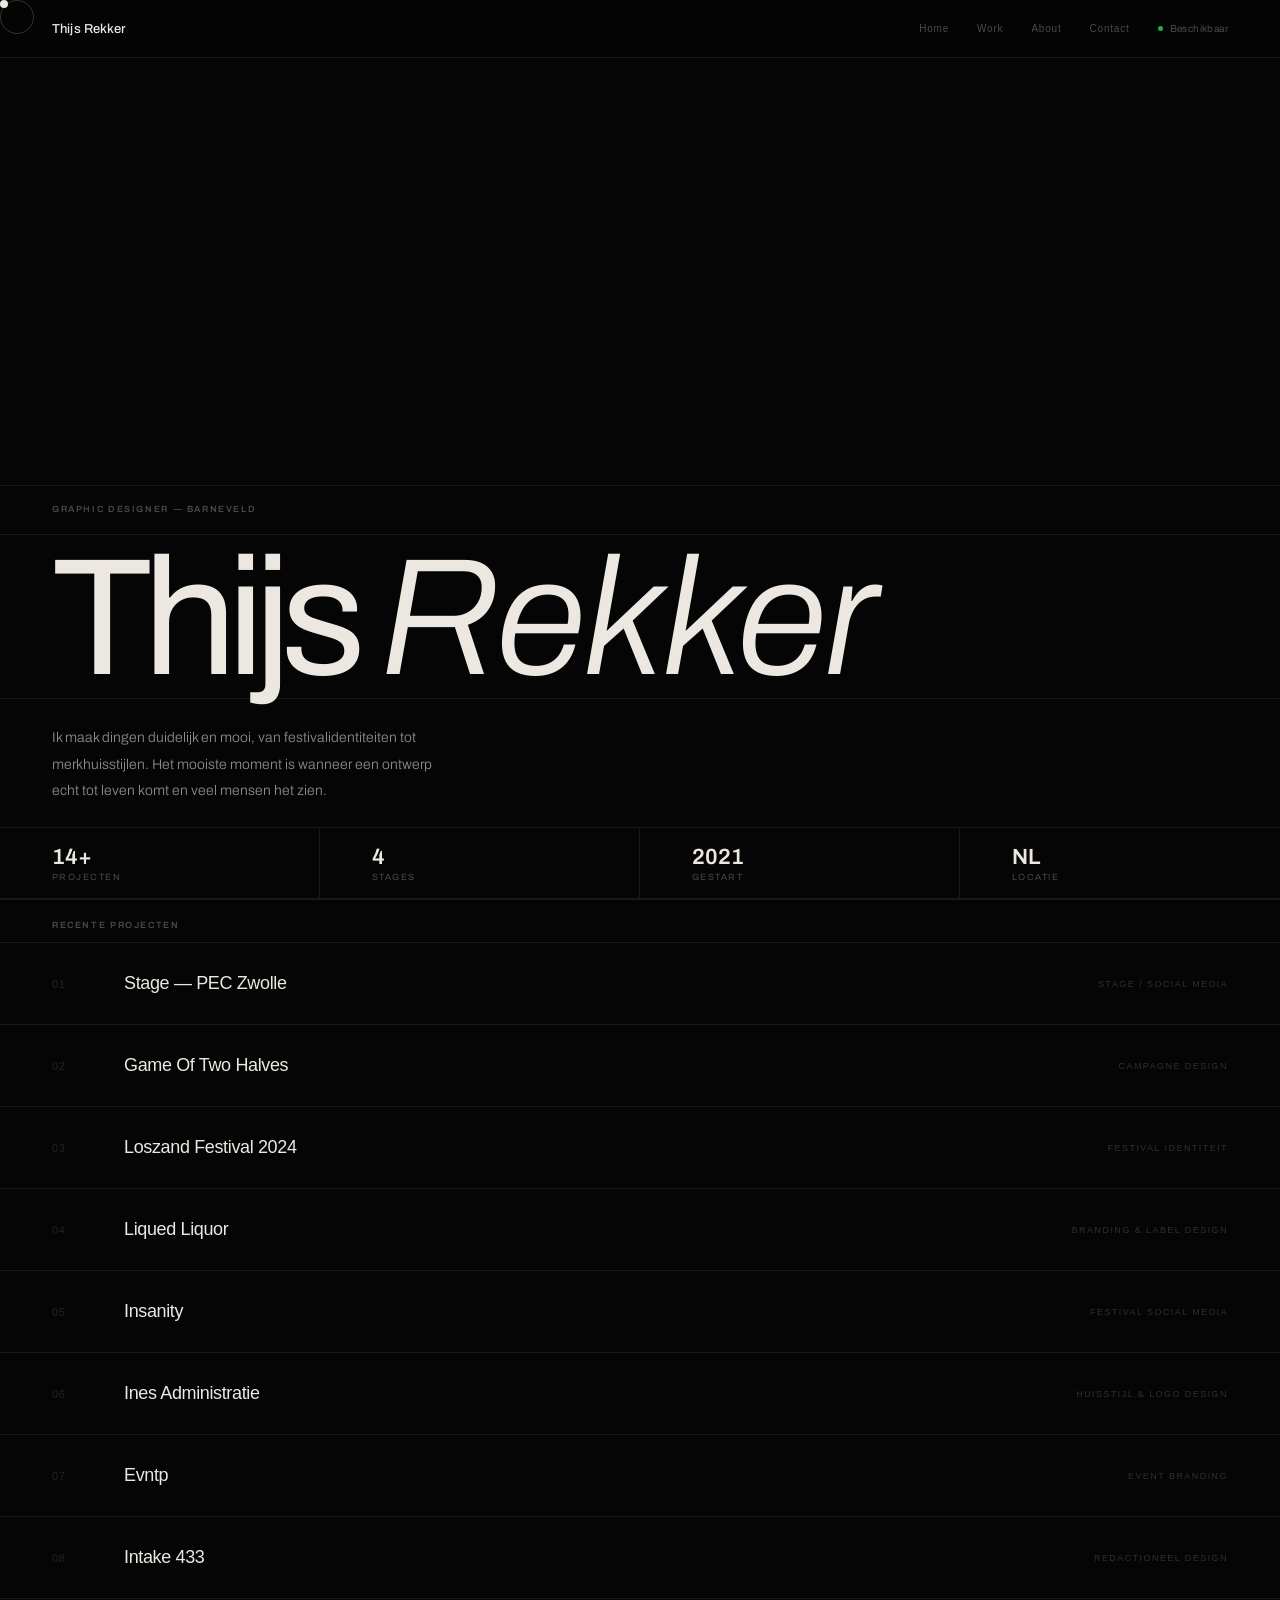
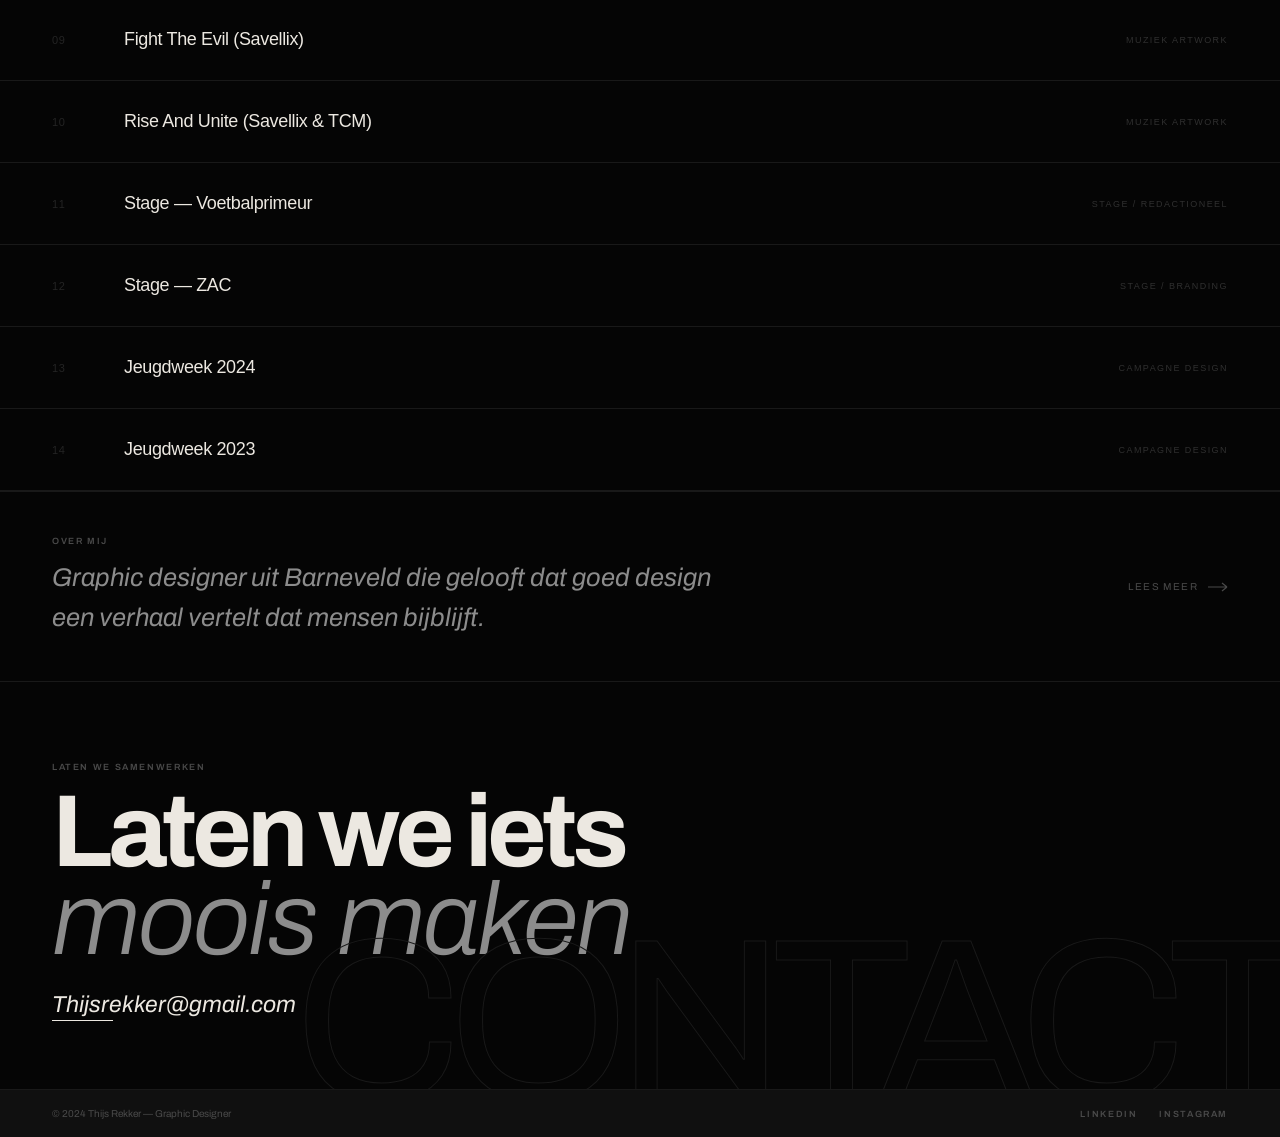
==== index.html @ c5fd60fb "Add files via upload" ====
<!DOCTYPE html>
<html lang="nl">
<head>
  <meta charset="UTF-8" />
  <meta name="viewport" content="width=device-width, initial-scale=1.0" />
  <title>Thijs Rekker — Graphic Designer</title>
  <link rel="preconnect" href="https://fonts.googleapis.com">
  <link rel="preconnect" href="https://fonts.gstatic.com" crossorigin>
  <link href="https://fonts.googleapis.com/css2?family=Archivo:ital,wght@0,300;0,400;0,500;0,600;1,300;1,400&display=swap" rel="stylesheet">
  <link rel="stylesheet" href="style.css" />
</head>
<body>
  <div id="cur"></div>
  <div id="cur-f"></div>
  <div class="preview-img" id="preview"><img id="preview-img" src="" alt=""></div>
  <nav>
    <a href="#" class="n-logo" onclick="showHome();return false;">Thijs Rekker</a>
    <div class="n-c">
      <button class="n-a" onclick="showHome()">Home</button>
      <button class="n-a" onclick="showHome();setTimeout(()=>document.getElementById('wa').scrollIntoView({behavior:'smooth'}),80)">Work</button>
      <button class="n-a" onclick="showPage('about')">About</button>
      <button class="n-a" onclick="showHome();setTimeout(()=>document.getElementById('ca').scrollIntoView({behavior:'smooth'}),80)">Contact</button>
      <div class="n-avail"><div class="n-dot"></div>Beschikbaar</div>
    </div>
  </nav>

  <div class="page active" id="page-home">
    <section class="hero">
      <div class="hero-spacer"></div>
      <div class="hero-inner">
        <div class="hero-label">Graphic Designer — Barneveld</div>
        <div class="hero-name-outer"><div class="hero-name">Thijs <span class="thin">Rekker</span></div></div>
        <div class="hero-foot"><p class="hero-copy">Ik maak dingen duidelijk en mooi, van festivalidentiteiten tot merkhuisstijlen. Het mooiste moment is wanneer een ontwerp echt tot leven komt en veel mensen het zien.</p></div>
      </div>
      <div class="hero-stats">
        <div class="hs"><div class="hs-n">14+</div><div class="hs-l">Projecten</div></div>
        <div class="hs"><div class="hs-n">4</div><div class="hs-l">Stages</div></div>
        <div class="hs"><div class="hs-n">2021</div><div class="hs-l">Gestart</div></div>
        <div class="hs"><div class="hs-n">NL</div><div class="hs-l">Locatie</div></div>
      </div>
    </section>
    <div id="wa" class="anchor"></div>
    <div class="section-mini-label">Recente projecten</div>
    <div id="project-list"></div>

    <div class="about-teaser reveal" onclick="showPage('about')">
      <div><div class="sec-tag teaser-tag">Over mij</div><p class="about-teaser-text">Graphic designer uit Barneveld die gelooft dat goed design een verhaal vertelt dat mensen bijblijft.</p></div>
      <div class="about-teaser-link">Lees meer
        <svg width="20" height="10" viewBox="0 0 20 10" fill="none"><path d="M0 5H19M19 5L14 1M19 5L14 9" stroke="currentColor" stroke-width="1.2"/></svg>
      </div>
    </div>

    <div id="ca" class="anchor"></div>
    <div class="contact-sec reveal">
      <div class="sec-tag">Laten we samenwerken</div>
      <h2 class="contact-h">Laten we iets<span class="thin">moois maken</span></h2>
      <a href="mailto:Thijsrekker@gmail.com" class="contact-email">Thijsrekker@gmail.com</a>
      <div class="contact-ghost">CONTACT</div>
    </div>

    <footer>
      <div class="f-l">© 2024 Thijs Rekker — Graphic Designer</div>
      <div class="f-r">
        <a href="https://www.linkedin.com/in/thijs-rekker-9417201a4/" target="_blank">LinkedIn</a>
        <a href="https://www.instagram.com/thijsrekker/" target="_blank">Instagram</a>
      </div>
    </footer>
  </div>

  <div class="page" id="page-about">
    <section class="about">
      <div class="ab-l reveal">
        <div class="sec-tag">Over mij</div>
        <h2 class="ab-h">Graphic designer<span class="thin">uit Barneveld</span></h2>
        <div class="ab-body">
          <p>Ik ontwerp identiteiten, campagnemateriaal en visuele systemen die niet alleen mooi zijn, maar ook helder communiceren.</p>
          <p>Mijn stijl is strak, editorial en rustig. Ik werk graag met sterke typografie, contrast en een duidelijke structuur.</p>
          <p>Deze versie focust vooral op die index-achtige projectlijst die je wilde.</p>
        </div>
      </div>
      <div class="ab-r reveal">
        <div class="sec-tag">Expertise</div>
        <div class="sk-list">
          <div class="sk"><div class="sk-name">Brand Identity</div><div class="sk-n">01</div></div>
          <div class="sk"><div class="sk-name">Festival Identity</div><div class="sk-n">02</div></div>
          <div class="sk"><div class="sk-name">Campaign Design</div><div class="sk-n">03</div></div>
          <div class="sk"><div class="sk-name">Social Media Design</div><div class="sk-n">04</div></div>
          <div class="sk"><div class="sk-name">Typography</div><div class="sk-n">05</div></div>
        </div>
      </div>
    </section>
    <footer><div class="f-l">© 2024 Thijs Rekker — Graphic Designer</div><div class="f-r"><a href="#" onclick="showHome();return false;">Home</a></div></footer>
  </div>

  <div class="page" id="page-project">
    <div class="pw">
      <div class="ph">
        <div class="ph-top"><button class="back" onclick="showHome()"><svg width="16" height="10" viewBox="0 0 16 10" fill="none"><path d="M0 5H15M0 5L5 1M0 5L5 9" stroke="currentColor" stroke-width="1.2"/></svg>Alle projecten</button></div>
        <div class="ph-name-wrap"><div class="ph-name" id="proj-h"></div></div>
        <div class="ph-meta-strip">
          <div class="pm-cell"><div class="pm-k">Project</div><div class="pm-v" id="ps-title"></div></div>
          <div class="pm-cell"><div class="pm-k">Categorie</div><div class="pm-v" id="ps-cat"></div></div>
          <div class="pm-cell"><div class="pm-k">Diensten</div><div class="pm-v" id="ps-serv"></div></div>
        </div>
      </div>
      <div class="pc-wrap"><img id="proj-cover" src="" alt=""></div>
      <div class="pb">
        <div class="pb-s"><div class="pb-lbl">Gebruikt</div><div class="si"><div class="si-k">Software</div><div class="si-v" id="ps-tools"></div></div></div>
        <div class="pb-t"><p id="proj-desc"></p></div>
      </div>
      <div class="pg" id="proj-gal"><div class="pg-lbl">Projectbeelden</div><div class="gg" id="gal-grid"></div></div>
      <div class="pnav">
        <button class="pnb" id="pnb-prev"><div class="pnb-l">← Vorig project</div><div class="pnb-n" id="pnb-prev-n"></div></button>
        <button class="btn btn-ghost" onclick="showHome()">Alle projecten</button>
        <button class="pnb r" id="pnb-next"><div class="pnb-l">Volgend project →</div><div class="pnb-n" id="pnb-next-n"></div></button>
      </div>
    </div>
  </div>

  <script src="script.js"></script>
</body>
</html>
---- style.css ----
*,*::before,*::after{box-sizing:border-box;margin:0;padding:0}:root{--bg:#050505;--bg2:#101010;--ink:#ece8e1;--mid:#8c8c8c;--gray:#4a4a4a;--rule:#191919;--soft:#ddd9d4}html{scroll-behavior:smooth}body{background:var(--bg);color:var(--ink);font-family:'Archivo',sans-serif;cursor:none;overflow-x:hidden;-webkit-font-smoothing:antialiased}.page{display:none}.page.active{display:block}.anchor{scroll-margin-top:58px}#cur{width:8px;height:8px;background:var(--ink);border-radius:50%;position:fixed;pointer-events:none;z-index:9999;transition:transform .18s ease,background .18s ease}#cur.big{transform:scale(4.8);background:rgba(220,216,210,.18)}#cur-f{width:34px;height:34px;border:1px solid rgba(236,232,225,.20);border-radius:50%;position:fixed;pointer-events:none;z-index:9998}nav{position:fixed;inset:0 0 auto;z-index:300;height:58px;padding:0 52px;display:flex;align-items:center;justify-content:space-between;background:rgba(5,5,5,.95);backdrop-filter:blur(16px);border-bottom:1px solid var(--rule)}.n-logo{color:var(--ink);text-decoration:none;font-size:13px;font-weight:500;letter-spacing:.01em;cursor:none}.n-c{display:flex;align-items:center;gap:28px}.n-a{background:none;border:none;color:var(--gray);font-size:10px;font-weight:400;letter-spacing:.08em;cursor:none;transition:color .2s}.n-a:hover,.n-logo:hover{color:var(--ink)}.n-avail{display:flex;align-items:center;gap:7px;font-size:10px;color:var(--gray);letter-spacing:.04em}.n-dot{width:5px;height:5px;background:#1faa54;border-radius:50%}.hero{min-height:100vh;padding-top:58px;border-bottom:1px solid var(--rule);display:flex;flex-direction:column}.hero-spacer{flex:1;min-height:34vh;border-bottom:1px solid var(--rule)}.hero-inner{padding:0 52px;border-bottom:1px solid var(--rule)}.hero-label,.section-mini-label,.sec-tag,.pm-k,.pb-lbl,.pg-lbl,.si-k,.pnb-l,.f-r a{font-size:9px;font-weight:600;letter-spacing:.18em;text-transform:uppercase;color:var(--gray)}.hero-label{margin:18px 0 20px}.hero-name-outer{margin:0 -52px;border-top:1px solid var(--rule);border-bottom:1px solid var(--rule)}.hero-name,.ph-name{line-height:.86;letter-spacing:-.06em;display:flex;align-items:baseline;gap:.14em;flex-wrap:wrap}.hero-name{font-size:clamp(80px,13vw,190px);padding:12px 52px 8px}.ph-name{font-size:clamp(52px,9vw,136px);padding:14px 52px 10px}.thin{font-style:italic;font-weight:300;letter-spacing:-.02em}.hero-foot{padding:26px 0 22px}.hero-copy{font-size:14px;line-height:1.9;color:var(--mid);max-width:390px;font-weight:300}.hero-stats{display:grid;grid-template-columns:repeat(4,1fr)}.hs{padding:18px 52px 16px;border-right:1px solid var(--rule);border-bottom:1px solid var(--rule)}.hs:last-child{border-right:none}.hs-n{font-size:22px;line-height:1;color:var(--ink);margin-bottom:4px;font-weight:600}.hs-l{font-size:9px;color:var(--gray);letter-spacing:.16em;text-transform:uppercase}.section-mini-label{padding:20px 52px 12px}#project-list{border-top:1px solid var(--rule)}.p-row{width:100%;height:82px;display:grid;grid-template-columns:54px minmax(260px,1fr) minmax(180px,360px);align-items:center;gap:18px;padding:0 52px;background:transparent;border:none;border-bottom:1px solid var(--rule);color:var(--ink);cursor:none;text-align:left;transition:background .18s ease}.p-num{font-size:11px;color:#242424;letter-spacing:.06em}.p-title{font-size:18px;font-weight:500;letter-spacing:-.02em;color:var(--ink);transition:color .18s ease,transform .28s ease}.p-meta{display:flex;justify-content:flex-end;align-items:center}.p-cat{font-size:9px;text-transform:uppercase;letter-spacing:.16em;color:#303030;white-space:nowrap;transition:color .18s ease}.p-row.hovered{background:var(--soft)}.p-row.hovered .p-num{color:rgba(0,0,0,.16)}.p-row.hovered .p-title{color:#f5f3ee;transform:translateX(6px)}.p-row.hovered .p-cat{color:rgba(255,255,255,.28)}.about-teaser{display:grid;grid-template-columns:1fr auto;align-items:center;gap:30px;padding:44px 52px;border-top:1px solid var(--rule);cursor:none;transition:background .2s}.about-teaser:hover{background:var(--bg2)}.teaser-tag{margin-bottom:12px}.about-teaser-text{font-size:clamp(18px,2vw,26px);font-style:italic;line-height:1.55;color:var(--mid);max-width:680px}.about-teaser-link{display:flex;align-items:center;gap:10px;font-size:10px;color:var(--gray);letter-spacing:.14em;text-transform:uppercase}.contact-sec{position:relative;padding:80px 52px 72px;border-top:1px solid var(--rule);overflow:hidden}.contact-h{font-size:clamp(64px,8vw,136px);line-height:.86;letter-spacing:-.05em;margin:16px 0 28px}.contact-h .thin{display:block;color:var(--mid)}.contact-email{display:inline-block;color:var(--ink);text-decoration:none;font-size:clamp(20px,1.8vw,30px);font-style:italic;position:relative}.contact-email::after{content:"";position:absolute;left:0;right:0;bottom:-4px;height:1px;background:var(--ink);transform:scaleX(.25);transform-origin:left;transition:transform .35s ease}.contact-email:hover::after{transform:scaleX(1)}.contact-ghost{position:absolute;right:-14px;bottom:-48px;font-size:clamp(110px,18vw,260px);line-height:1;letter-spacing:-.06em;color:transparent;-webkit-text-stroke:1px var(--rule);user-select:none;pointer-events:none}footer{display:flex;justify-content:space-between;align-items:center;gap:20px;padding:18px 52px;border-top:1px solid var(--rule);background:var(--bg2)}.f-l{font-size:10px;color:var(--gray)}.f-r{display:flex;gap:22px}.f-r a{color:var(--gray);text-decoration:none;cursor:none}.f-r a:hover{color:var(--ink)}.about{min-height:100vh;padding-top:58px;display:grid;grid-template-columns:1fr 1fr;border-top:1px solid var(--rule)}.ab-l,.ab-r{padding:80px 52px}.ab-l{border-right:1px solid var(--rule)}.ab-h{font-size:clamp(44px,5vw,78px);line-height:.9;letter-spacing:-.05em;margin-bottom:34px}.ab-h .thin{display:block;color:var(--mid)}.ab-body{font-size:15px;line-height:1.9;color:var(--mid)}.ab-body p+p{margin-top:16px}.sk-list{border-top:1px solid var(--rule)}.sk{display:flex;justify-content:space-between;align-items:center;padding:14px 0;border-bottom:1px solid var(--rule)}.sk-name{font-size:14px}.sk-n{font-size:10px;color:var(--gray)}.pw{padding-top:58px}.ph{border-bottom:1px solid var(--rule)}.ph-top{padding:42px 52px 0}.back{display:inline-flex;align-items:center;gap:10px;background:none;border:none;color:var(--gray);cursor:none;font-size:10px;letter-spacing:.14em;text-transform:uppercase;margin-bottom:34px}.back:hover{color:var(--ink)}.back svg{transition:transform .2s ease}.back:hover svg{transform:translateX(-3px)}.ph-name-wrap{border-top:1px solid var(--rule);border-bottom:1px solid var(--rule)}.ph-meta-strip{display:grid;grid-template-columns:repeat(3,1fr)}.pm-cell{padding:18px 52px;border-right:1px solid var(--rule)}.pm-cell:last-child{border-right:none}.pm-v,.si-v{font-size:13px;color:var(--ink)}.pc-wrap{min-height:460px;display:flex;justify-content:center;align-items:center;padding:58px 52px;background:var(--bg2);border-bottom:1px solid var(--rule)}.pc-wrap img{max-width:920px;width:100%;max-height:620px;object-fit:contain}.pb{display:grid;grid-template-columns:280px 1fr;border-bottom:1px solid var(--rule)}.pb-s{padding:52px;border-right:1px solid var(--rule)}.si{padding:14px 0;border-bottom:1px solid var(--rule)}.pb-t{padding:52px}.pb-t p{font-size:clamp(18px,2vw,24px);line-height:1.8;color:var(--mid);font-style:italic}.pg{padding:52px;border-bottom:1px solid var(--rule)}.gg{display:grid;grid-template-columns:repeat(3,1fr);gap:3px}.gi{min-height:240px;display:flex;align-items:center;justify-content:center;padding:26px;background:var(--bg2)}.gi.wide{grid-column:span 2}.gi img{max-width:100%;max-height:420px;transition:transform .45s ease}.gi:hover img{transform:scale(1.03)}.pnav{display:grid;grid-template-columns:1fr auto 1fr;align-items:center;gap:24px;padding:34px 52px;border-bottom:1px solid var(--rule)}.pnb{background:none;border:none;color:var(--ink);cursor:none;text-align:left}.pnb.r{text-align:right}.pnb-n{font-size:14px;transition:opacity .2s ease}.pnb:hover .pnb-n{opacity:.35}.btn{display:inline-flex;align-items:center;padding:13px 24px;background:transparent;border:1px solid var(--rule);color:var(--mid);font-size:10px;letter-spacing:.14em;text-transform:uppercase;cursor:none}.btn:hover{border-color:var(--ink);color:var(--ink)}.preview-img{position:fixed;pointer-events:none;z-index:500;width:280px;height:200px;overflow:hidden;opacity:0;transform:translate(-50%,-50%);transition:opacity .16s ease;border:1px solid rgba(255,255,255,.08);background:rgba(18,18,18,.98);display:flex;align-items:center;justify-content:center;padding:26px;box-shadow:0 20px 60px rgba(0,0,0,.35)}.preview-img img{max-width:100%;max-height:100%;object-fit:contain;display:block}.preview-img.visible{opacity:1}.reveal{opacity:0;transform:translateY(14px);transition:opacity .6s ease,transform .6s ease}.reveal.in{opacity:1;transform:translateY(0)}@media (max-width:900px){nav{padding:0 20px}.n-c .n-a{display:none}.hero-inner,.ab-l,.ab-r,.contact-sec,footer,.ph-top,.ph-name,.pm-cell,.pb-s,.pb-t,.pg,.pnav,.section-mini-label{padding-left:20px;padding-right:20px}.hero-name-outer{margin:0 -20px}.hero-name{padding:10px 20px 8px;font-size:clamp(60px,15vw,100px)}.hero-spacer{min-height:26vh}.hero-stats{grid-template-columns:1fr 1fr}.hs{padding-left:20px;padding-right:20px}.p-row{grid-template-columns:36px 1fr;padding:0 20px}.p-meta{display:none}.about-teaser{grid-template-columns:1fr;padding-left:20px;padding-right:20px}.about{grid-template-columns:1fr}.ab-l{border-right:none;border-bottom:1px solid var(--rule)}.ph-name{padding:10px 20px;font-size:clamp(48px,12vw,80px)}.ph-meta-strip{grid-template-columns:1fr 1fr}.pb{grid-template-columns:1fr}.pb-s{border-right:none;border-bottom:1px solid var(--rule)}.gg{grid-template-columns:1fr 1fr}.gi.wide{grid-column:span 2}.pnav{grid-template-columns:1fr 1fr}.pnav .btn{display:none}}@media (pointer:coarse){body,button,a{cursor:auto}#cur,#cur-f,.preview-img{display:none!important}}
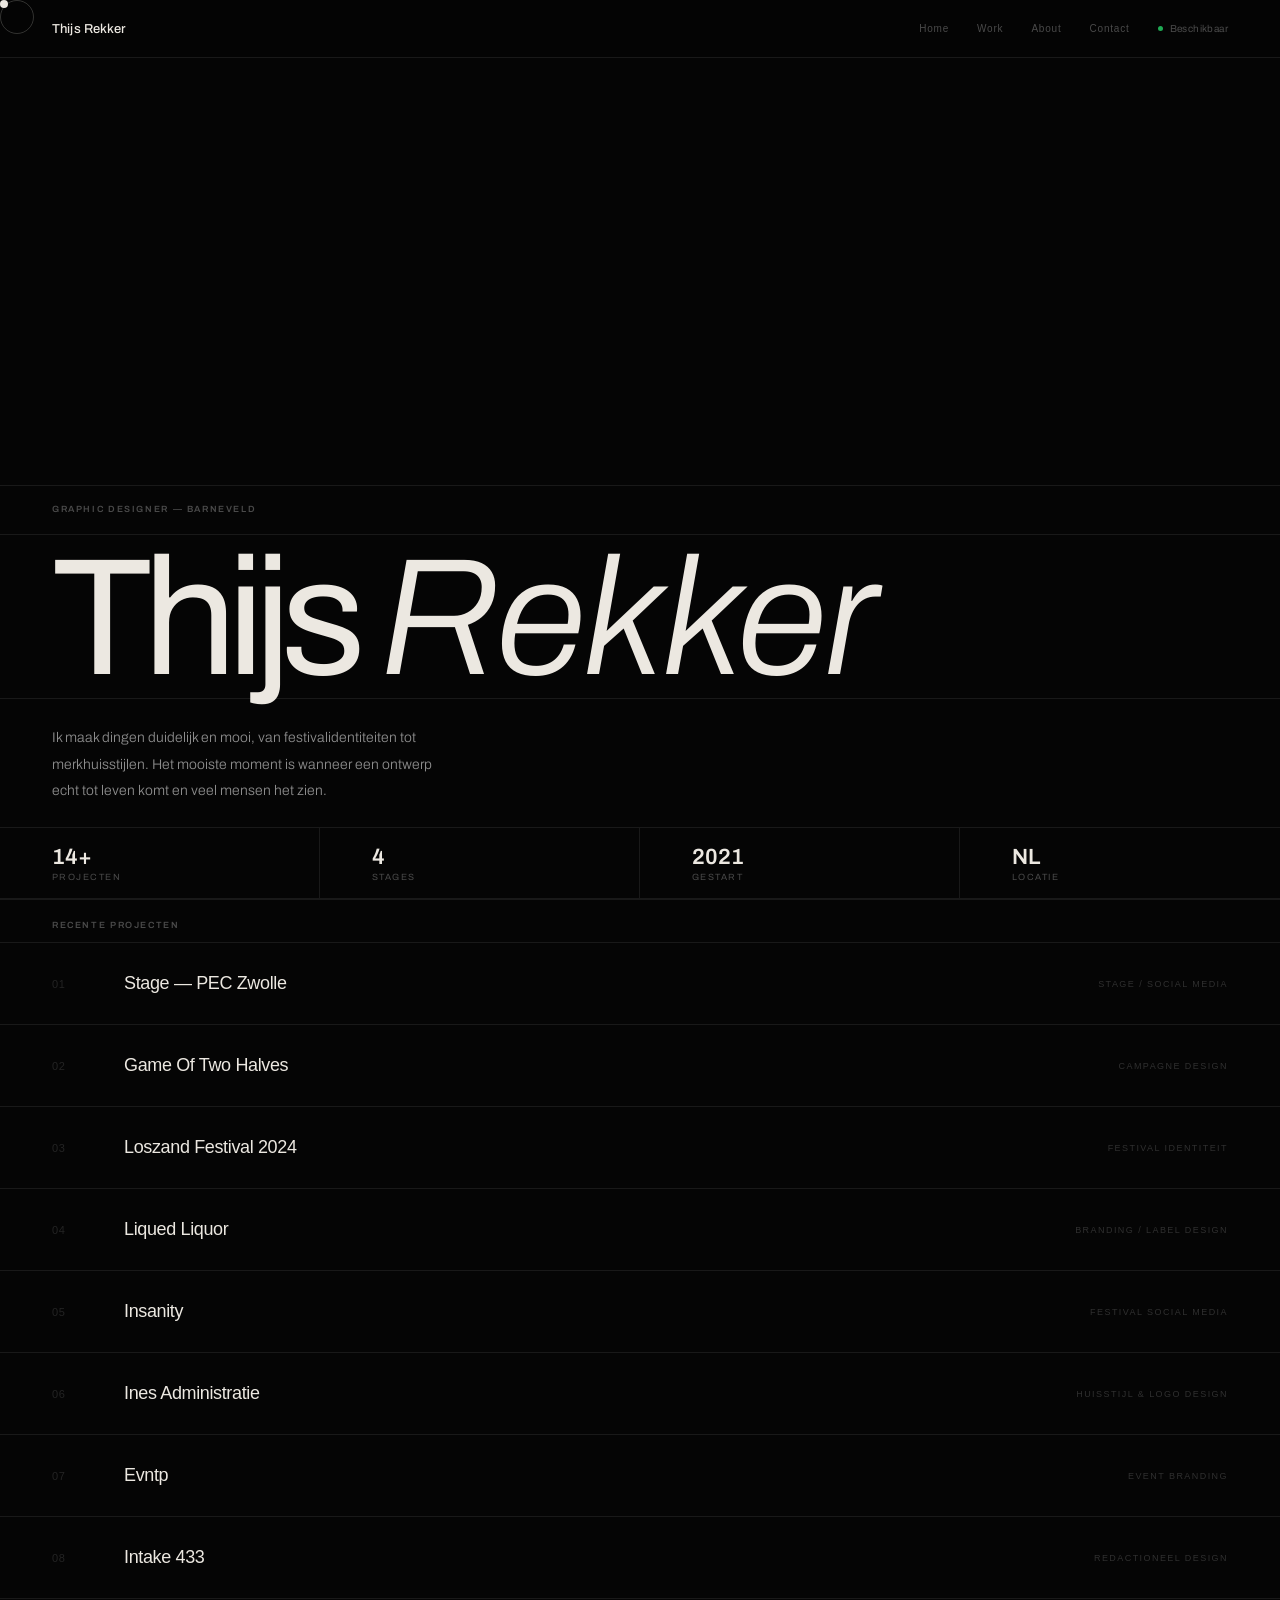
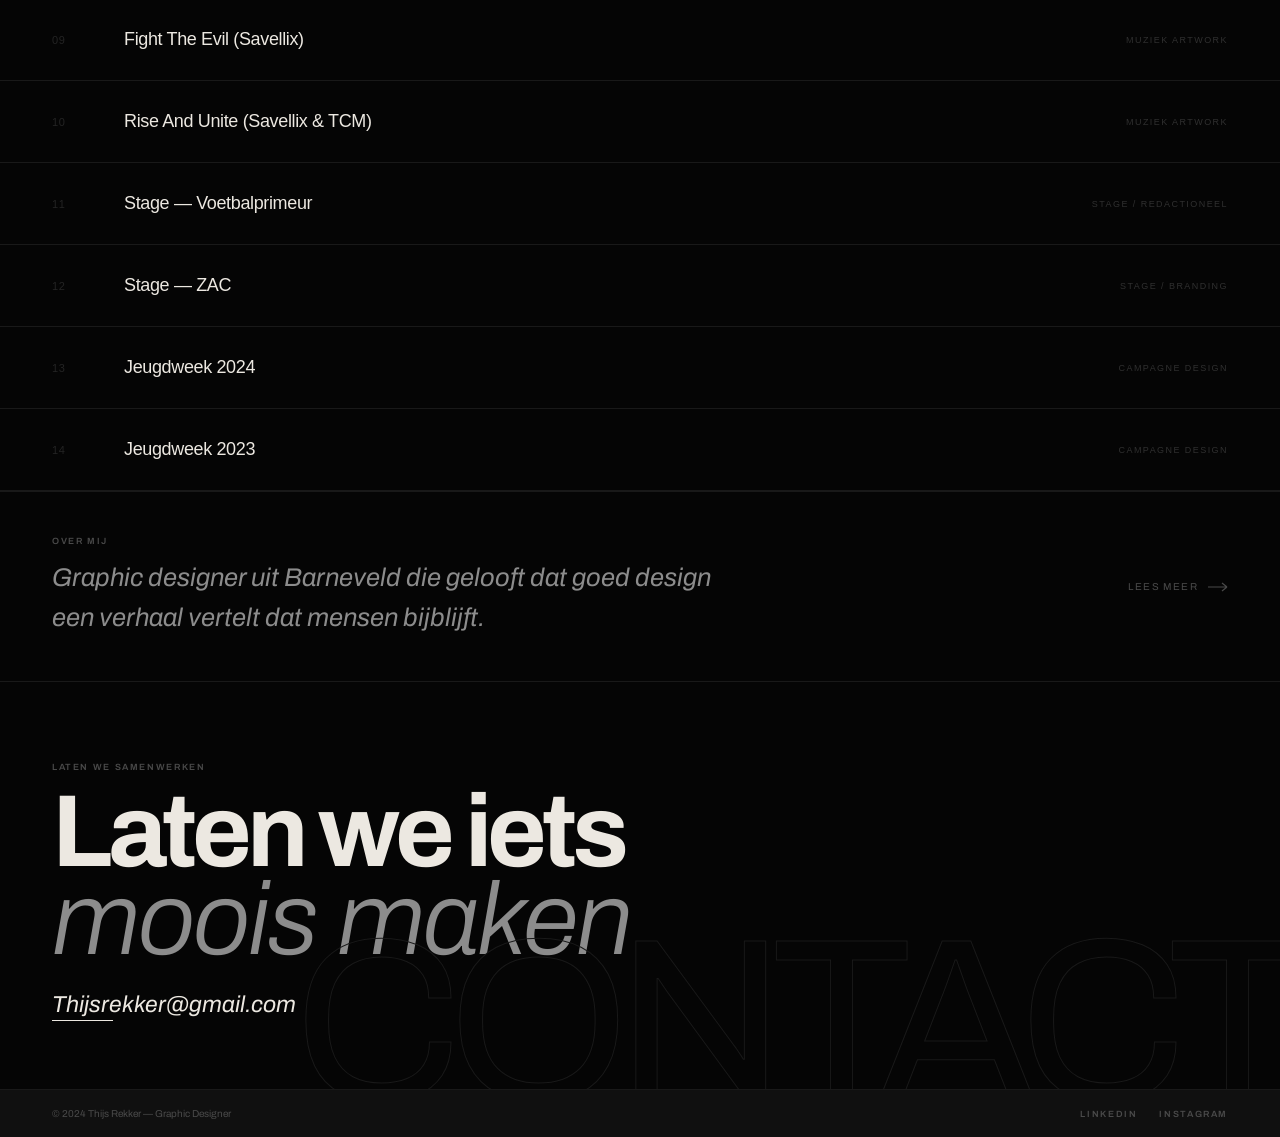
==== commit bf8e19ed: "Add files via upload" ====
--- a/index.html
+++ b/index.html
@@ -13,6 +13,7 @@
   <div id="cur"></div>
   <div id="cur-f"></div>
   <div class="preview-img" id="preview"><img id="preview-img" src="" alt=""></div>
+
   <nav>
     <a href="#" class="n-logo" onclick="showHome();return false;">Thijs Rekker</a>
     <div class="n-c">
@@ -39,12 +40,16 @@
         <div class="hs"><div class="hs-n">NL</div><div class="hs-l">Locatie</div></div>
       </div>
     </section>
+
     <div id="wa" class="anchor"></div>
     <div class="section-mini-label">Recente projecten</div>
     <div id="project-list"></div>
 
     <div class="about-teaser reveal" onclick="showPage('about')">
-      <div><div class="sec-tag teaser-tag">Over mij</div><p class="about-teaser-text">Graphic designer uit Barneveld die gelooft dat goed design een verhaal vertelt dat mensen bijblijft.</p></div>
+      <div>
+        <div class="sec-tag teaser-tag">Over mij</div>
+        <p class="about-teaser-text">Graphic designer uit Barneveld die gelooft dat goed design een verhaal vertelt dat mensen bijblijft.</p>
+      </div>
       <div class="about-teaser-link">Lees meer
         <svg width="20" height="10" viewBox="0 0 20 10" fill="none"><path d="M0 5H19M19 5L14 1M19 5L14 9" stroke="currentColor" stroke-width="1.2"/></svg>
       </div>
@@ -75,7 +80,6 @@
         <div class="ab-body">
           <p>Ik ontwerp identiteiten, campagnemateriaal en visuele systemen die niet alleen mooi zijn, maar ook helder communiceren.</p>
           <p>Mijn stijl is strak, editorial en rustig. Ik werk graag met sterke typografie, contrast en een duidelijke structuur.</p>
-          <p>Deze versie focust vooral op die index-achtige projectlijst die je wilde.</p>
         </div>
       </div>
       <div class="ab-r reveal">
@@ -89,13 +93,12 @@
         </div>
       </div>
     </section>
-    <footer><div class="f-l">© 2024 Thijs Rekker — Graphic Designer</div><div class="f-r"><a href="#" onclick="showHome();return false;">Home</a></div></footer>
   </div>
 
   <div class="page" id="page-project">
     <div class="pw">
       <div class="ph">
-        <div class="ph-top"><button class="back" onclick="showHome()"><svg width="16" height="10" viewBox="0 0 16 10" fill="none"><path d="M0 5H15M0 5L5 1M0 5L5 9" stroke="currentColor" stroke-width="1.2"/></svg>Alle projecten</button></div>
+        <div class="ph-top"><button class="back" onclick="showHome()">Alle projecten</button></div>
         <div class="ph-name-wrap"><div class="ph-name" id="proj-h"></div></div>
         <div class="ph-meta-strip">
           <div class="pm-cell"><div class="pm-k">Project</div><div class="pm-v" id="ps-title"></div></div>
@@ -108,15 +111,10 @@
         <div class="pb-s"><div class="pb-lbl">Gebruikt</div><div class="si"><div class="si-k">Software</div><div class="si-v" id="ps-tools"></div></div></div>
         <div class="pb-t"><p id="proj-desc"></p></div>
       </div>
-      <div class="pg" id="proj-gal"><div class="pg-lbl">Projectbeelden</div><div class="gg" id="gal-grid"></div></div>
-      <div class="pnav">
-        <button class="pnb" id="pnb-prev"><div class="pnb-l">← Vorig project</div><div class="pnb-n" id="pnb-prev-n"></div></button>
-        <button class="btn btn-ghost" onclick="showHome()">Alle projecten</button>
-        <button class="pnb r" id="pnb-next"><div class="pnb-l">Volgend project →</div><div class="pnb-n" id="pnb-next-n"></div></button>
-      </div>
+      <div class="pg"><div class="pg-lbl">Projectbeelden</div><div class="gg" id="gal-grid"></div></div>
     </div>
   </div>
 
   <script src="script.js"></script>
 </body>
-</html>+</html>
--- a/style.css
+++ b/style.css
@@ -1 +1,56 @@
-*,*::before,*::after{box-sizing:border-box;margin:0;padding:0}:root{--bg:#050505;--bg2:#101010;--ink:#ece8e1;--mid:#8c8c8c;--gray:#4a4a4a;--rule:#191919;--soft:#ddd9d4}html{scroll-behavior:smooth}body{background:var(--bg);color:var(--ink);font-family:'Archivo',sans-serif;cursor:none;overflow-x:hidden;-webkit-font-smoothing:antialiased}.page{display:none}.page.active{display:block}.anchor{scroll-margin-top:58px}#cur{width:8px;height:8px;background:var(--ink);border-radius:50%;position:fixed;pointer-events:none;z-index:9999;transition:transform .18s ease,background .18s ease}#cur.big{transform:scale(4.8);background:rgba(220,216,210,.18)}#cur-f{width:34px;height:34px;border:1px solid rgba(236,232,225,.20);border-radius:50%;position:fixed;pointer-events:none;z-index:9998}nav{position:fixed;inset:0 0 auto;z-index:300;height:58px;padding:0 52px;display:flex;align-items:center;justify-content:space-between;background:rgba(5,5,5,.95);backdrop-filter:blur(16px);border-bottom:1px solid var(--rule)}.n-logo{color:var(--ink);text-decoration:none;font-size:13px;font-weight:500;letter-spacing:.01em;cursor:none}.n-c{display:flex;align-items:center;gap:28px}.n-a{background:none;border:none;color:var(--gray);font-size:10px;font-weight:400;letter-spacing:.08em;cursor:none;transition:color .2s}.n-a:hover,.n-logo:hover{color:var(--ink)}.n-avail{display:flex;align-items:center;gap:7px;font-size:10px;color:var(--gray);letter-spacing:.04em}.n-dot{width:5px;height:5px;background:#1faa54;border-radius:50%}.hero{min-height:100vh;padding-top:58px;border-bottom:1px solid var(--rule);display:flex;flex-direction:column}.hero-spacer{flex:1;min-height:34vh;border-bottom:1px solid var(--rule)}.hero-inner{padding:0 52px;border-bottom:1px solid var(--rule)}.hero-label,.section-mini-label,.sec-tag,.pm-k,.pb-lbl,.pg-lbl,.si-k,.pnb-l,.f-r a{font-size:9px;font-weight:600;letter-spacing:.18em;text-transform:uppercase;color:var(--gray)}.hero-label{margin:18px 0 20px}.hero-name-outer{margin:0 -52px;border-top:1px solid var(--rule);border-bottom:1px solid var(--rule)}.hero-name,.ph-name{line-height:.86;letter-spacing:-.06em;display:flex;align-items:baseline;gap:.14em;flex-wrap:wrap}.hero-name{font-size:clamp(80px,13vw,190px);padding:12px 52px 8px}.ph-name{font-size:clamp(52px,9vw,136px);padding:14px 52px 10px}.thin{font-style:italic;font-weight:300;letter-spacing:-.02em}.hero-foot{padding:26px 0 22px}.hero-copy{font-size:14px;line-height:1.9;color:var(--mid);max-width:390px;font-weight:300}.hero-stats{display:grid;grid-template-columns:repeat(4,1fr)}.hs{padding:18px 52px 16px;border-right:1px solid var(--rule);border-bottom:1px solid var(--rule)}.hs:last-child{border-right:none}.hs-n{font-size:22px;line-height:1;color:var(--ink);margin-bottom:4px;font-weight:600}.hs-l{font-size:9px;color:var(--gray);letter-spacing:.16em;text-transform:uppercase}.section-mini-label{padding:20px 52px 12px}#project-list{border-top:1px solid var(--rule)}.p-row{width:100%;height:82px;display:grid;grid-template-columns:54px minmax(260px,1fr) minmax(180px,360px);align-items:center;gap:18px;padding:0 52px;background:transparent;border:none;border-bottom:1px solid var(--rule);color:var(--ink);cursor:none;text-align:left;transition:background .18s ease}.p-num{font-size:11px;color:#242424;letter-spacing:.06em}.p-title{font-size:18px;font-weight:500;letter-spacing:-.02em;color:var(--ink);transition:color .18s ease,transform .28s ease}.p-meta{display:flex;justify-content:flex-end;align-items:center}.p-cat{font-size:9px;text-transform:uppercase;letter-spacing:.16em;color:#303030;white-space:nowrap;transition:color .18s ease}.p-row.hovered{background:var(--soft)}.p-row.hovered .p-num{color:rgba(0,0,0,.16)}.p-row.hovered .p-title{color:#f5f3ee;transform:translateX(6px)}.p-row.hovered .p-cat{color:rgba(255,255,255,.28)}.about-teaser{display:grid;grid-template-columns:1fr auto;align-items:center;gap:30px;padding:44px 52px;border-top:1px solid var(--rule);cursor:none;transition:background .2s}.about-teaser:hover{background:var(--bg2)}.teaser-tag{margin-bottom:12px}.about-teaser-text{font-size:clamp(18px,2vw,26px);font-style:italic;line-height:1.55;color:var(--mid);max-width:680px}.about-teaser-link{display:flex;align-items:center;gap:10px;font-size:10px;color:var(--gray);letter-spacing:.14em;text-transform:uppercase}.contact-sec{position:relative;padding:80px 52px 72px;border-top:1px solid var(--rule);overflow:hidden}.contact-h{font-size:clamp(64px,8vw,136px);line-height:.86;letter-spacing:-.05em;margin:16px 0 28px}.contact-h .thin{display:block;color:var(--mid)}.contact-email{display:inline-block;color:var(--ink);text-decoration:none;font-size:clamp(20px,1.8vw,30px);font-style:italic;position:relative}.contact-email::after{content:"";position:absolute;left:0;right:0;bottom:-4px;height:1px;background:var(--ink);transform:scaleX(.25);transform-origin:left;transition:transform .35s ease}.contact-email:hover::after{transform:scaleX(1)}.contact-ghost{position:absolute;right:-14px;bottom:-48px;font-size:clamp(110px,18vw,260px);line-height:1;letter-spacing:-.06em;color:transparent;-webkit-text-stroke:1px var(--rule);user-select:none;pointer-events:none}footer{display:flex;justify-content:space-between;align-items:center;gap:20px;padding:18px 52px;border-top:1px solid var(--rule);background:var(--bg2)}.f-l{font-size:10px;color:var(--gray)}.f-r{display:flex;gap:22px}.f-r a{color:var(--gray);text-decoration:none;cursor:none}.f-r a:hover{color:var(--ink)}.about{min-height:100vh;padding-top:58px;display:grid;grid-template-columns:1fr 1fr;border-top:1px solid var(--rule)}.ab-l,.ab-r{padding:80px 52px}.ab-l{border-right:1px solid var(--rule)}.ab-h{font-size:clamp(44px,5vw,78px);line-height:.9;letter-spacing:-.05em;margin-bottom:34px}.ab-h .thin{display:block;color:var(--mid)}.ab-body{font-size:15px;line-height:1.9;color:var(--mid)}.ab-body p+p{margin-top:16px}.sk-list{border-top:1px solid var(--rule)}.sk{display:flex;justify-content:space-between;align-items:center;padding:14px 0;border-bottom:1px solid var(--rule)}.sk-name{font-size:14px}.sk-n{font-size:10px;color:var(--gray)}.pw{padding-top:58px}.ph{border-bottom:1px solid var(--rule)}.ph-top{padding:42px 52px 0}.back{display:inline-flex;align-items:center;gap:10px;background:none;border:none;color:var(--gray);cursor:none;font-size:10px;letter-spacing:.14em;text-transform:uppercase;margin-bottom:34px}.back:hover{color:var(--ink)}.back svg{transition:transform .2s ease}.back:hover svg{transform:translateX(-3px)}.ph-name-wrap{border-top:1px solid var(--rule);border-bottom:1px solid var(--rule)}.ph-meta-strip{display:grid;grid-template-columns:repeat(3,1fr)}.pm-cell{padding:18px 52px;border-right:1px solid var(--rule)}.pm-cell:last-child{border-right:none}.pm-v,.si-v{font-size:13px;color:var(--ink)}.pc-wrap{min-height:460px;display:flex;justify-content:center;align-items:center;padding:58px 52px;background:var(--bg2);border-bottom:1px solid var(--rule)}.pc-wrap img{max-width:920px;width:100%;max-height:620px;object-fit:contain}.pb{display:grid;grid-template-columns:280px 1fr;border-bottom:1px solid var(--rule)}.pb-s{padding:52px;border-right:1px solid var(--rule)}.si{padding:14px 0;border-bottom:1px solid var(--rule)}.pb-t{padding:52px}.pb-t p{font-size:clamp(18px,2vw,24px);line-height:1.8;color:var(--mid);font-style:italic}.pg{padding:52px;border-bottom:1px solid var(--rule)}.gg{display:grid;grid-template-columns:repeat(3,1fr);gap:3px}.gi{min-height:240px;display:flex;align-items:center;justify-content:center;padding:26px;background:var(--bg2)}.gi.wide{grid-column:span 2}.gi img{max-width:100%;max-height:420px;transition:transform .45s ease}.gi:hover img{transform:scale(1.03)}.pnav{display:grid;grid-template-columns:1fr auto 1fr;align-items:center;gap:24px;padding:34px 52px;border-bottom:1px solid var(--rule)}.pnb{background:none;border:none;color:var(--ink);cursor:none;text-align:left}.pnb.r{text-align:right}.pnb-n{font-size:14px;transition:opacity .2s ease}.pnb:hover .pnb-n{opacity:.35}.btn{display:inline-flex;align-items:center;padding:13px 24px;background:transparent;border:1px solid var(--rule);color:var(--mid);font-size:10px;letter-spacing:.14em;text-transform:uppercase;cursor:none}.btn:hover{border-color:var(--ink);color:var(--ink)}.preview-img{position:fixed;pointer-events:none;z-index:500;width:280px;height:200px;overflow:hidden;opacity:0;transform:translate(-50%,-50%);transition:opacity .16s ease;border:1px solid rgba(255,255,255,.08);background:rgba(18,18,18,.98);display:flex;align-items:center;justify-content:center;padding:26px;box-shadow:0 20px 60px rgba(0,0,0,.35)}.preview-img img{max-width:100%;max-height:100%;object-fit:contain;display:block}.preview-img.visible{opacity:1}.reveal{opacity:0;transform:translateY(14px);transition:opacity .6s ease,transform .6s ease}.reveal.in{opacity:1;transform:translateY(0)}@media (max-width:900px){nav{padding:0 20px}.n-c .n-a{display:none}.hero-inner,.ab-l,.ab-r,.contact-sec,footer,.ph-top,.ph-name,.pm-cell,.pb-s,.pb-t,.pg,.pnav,.section-mini-label{padding-left:20px;padding-right:20px}.hero-name-outer{margin:0 -20px}.hero-name{padding:10px 20px 8px;font-size:clamp(60px,15vw,100px)}.hero-spacer{min-height:26vh}.hero-stats{grid-template-columns:1fr 1fr}.hs{padding-left:20px;padding-right:20px}.p-row{grid-template-columns:36px 1fr;padding:0 20px}.p-meta{display:none}.about-teaser{grid-template-columns:1fr;padding-left:20px;padding-right:20px}.about{grid-template-columns:1fr}.ab-l{border-right:none;border-bottom:1px solid var(--rule)}.ph-name{padding:10px 20px;font-size:clamp(48px,12vw,80px)}.ph-meta-strip{grid-template-columns:1fr 1fr}.pb{grid-template-columns:1fr}.pb-s{border-right:none;border-bottom:1px solid var(--rule)}.gg{grid-template-columns:1fr 1fr}.gi.wide{grid-column:span 2}.pnav{grid-template-columns:1fr 1fr}.pnav .btn{display:none}}@media (pointer:coarse){body,button,a{cursor:auto}#cur,#cur-f,.preview-img{display:none!important}}+*,*::before,*::after{box-sizing:border-box;margin:0;padding:0}
+:root{--bg:#050505;--bg2:#101010;--ink:#ece8e1;--mid:#8c8c8c;--gray:#4a4a4a;--rule:#191919;--soft:#ddd9d4}
+html{scroll-behavior:smooth}
+body{background:var(--bg);color:var(--ink);font-family:'Archivo',sans-serif;cursor:none;overflow-x:hidden;-webkit-font-smoothing:antialiased}
+.page{display:none}.page.active{display:block}.anchor{scroll-margin-top:58px}
+#cur{width:8px;height:8px;background:var(--ink);border-radius:50%;position:fixed;pointer-events:none;z-index:9999;transition:transform .18s ease,background .18s ease}
+#cur.big{transform:scale(4.8);background:rgba(220,216,210,.18)}
+#cur-f{width:34px;height:34px;border:1px solid rgba(236,232,225,.20);border-radius:50%;position:fixed;pointer-events:none;z-index:9998}
+nav{position:fixed;inset:0 0 auto;z-index:300;height:58px;padding:0 52px;display:flex;align-items:center;justify-content:space-between;background:rgba(5,5,5,.95);backdrop-filter:blur(16px);border-bottom:1px solid var(--rule)}
+.n-logo{color:var(--ink);text-decoration:none;font-size:13px;font-weight:500;letter-spacing:.01em;cursor:none}
+.n-c{display:flex;align-items:center;gap:28px}
+.n-a{background:none;border:none;color:var(--gray);font-size:10px;font-weight:400;letter-spacing:.08em;cursor:none;transition:color .2s}
+.n-a:hover,.n-logo:hover{color:var(--ink)}
+.n-avail{display:flex;align-items:center;gap:7px;font-size:10px;color:var(--gray);letter-spacing:.04em}
+.n-dot{width:5px;height:5px;background:#1faa54;border-radius:50%}
+.hero{min-height:100vh;padding-top:58px;border-bottom:1px solid var(--rule);display:flex;flex-direction:column}
+.hero-spacer{flex:1;min-height:34vh;border-bottom:1px solid var(--rule)}
+.hero-inner{padding:0 52px;border-bottom:1px solid var(--rule)}
+.hero-label,.section-mini-label,.sec-tag,.pm-k,.pb-lbl,.pg-lbl,.si-k,.f-r a{font-size:9px;font-weight:600;letter-spacing:.18em;text-transform:uppercase;color:var(--gray)}
+.hero-label{margin:18px 0 20px}.hero-name-outer{margin:0 -52px;border-top:1px solid var(--rule);border-bottom:1px solid var(--rule)}
+.hero-name,.ph-name{line-height:.86;letter-spacing:-.06em;display:flex;align-items:baseline;gap:.14em;flex-wrap:wrap}
+.hero-name{font-size:clamp(80px,13vw,190px);padding:12px 52px 8px}.ph-name{font-size:clamp(52px,9vw,136px);padding:14px 52px 10px}
+.thin{font-style:italic;font-weight:300;letter-spacing:-.02em}.hero-foot{padding:26px 0 22px}
+.hero-copy{font-size:14px;line-height:1.9;color:var(--mid);max-width:390px;font-weight:300}
+.hero-stats{display:grid;grid-template-columns:repeat(4,1fr)}
+.hs{padding:18px 52px 16px;border-right:1px solid var(--rule);border-bottom:1px solid var(--rule)}
+.hs:last-child{border-right:none}.hs-n{font-size:22px;line-height:1;color:var(--ink);margin-bottom:4px;font-weight:600}.hs-l{font-size:9px;color:var(--gray);letter-spacing:.16em;text-transform:uppercase}
+.section-mini-label{padding:20px 52px 12px}#project-list{border-top:1px solid var(--rule)}
+.p-row{width:100%;height:82px;display:grid;grid-template-columns:54px minmax(260px,1fr) minmax(180px,360px);align-items:center;gap:18px;padding:0 52px;background:transparent;border:none;border-bottom:1px solid var(--rule);color:var(--ink);cursor:none;text-align:left;transition:background .18s ease}
+.p-num{font-size:11px;color:#242424;letter-spacing:.06em}.p-title{font-size:18px;font-weight:500;letter-spacing:-.02em;color:var(--ink);transition:color .18s ease,transform .28s ease}
+.p-meta{display:flex;justify-content:flex-end;align-items:center}.p-cat{font-size:9px;text-transform:uppercase;letter-spacing:.16em;color:#303030;white-space:nowrap;transition:color .18s ease}
+.p-row.hovered{background:var(--soft)}.p-row.hovered .p-num{color:rgba(0,0,0,.16)}.p-row.hovered .p-title{color:#f5f3ee;transform:translateX(6px)}.p-row.hovered .p-cat{color:rgba(255,255,255,.28)}
+.about-teaser{display:grid;grid-template-columns:1fr auto;align-items:center;gap:30px;padding:44px 52px;border-top:1px solid var(--rule);cursor:none;transition:background .2s}
+.about-teaser:hover{background:var(--bg2)}.teaser-tag{margin-bottom:12px}.about-teaser-text{font-size:clamp(18px,2vw,26px);font-style:italic;line-height:1.55;color:var(--mid);max-width:680px}
+.about-teaser-link{display:flex;align-items:center;gap:10px;font-size:10px;color:var(--gray);letter-spacing:.14em;text-transform:uppercase}
+.contact-sec{position:relative;padding:80px 52px 72px;border-top:1px solid var(--rule);overflow:hidden}
+.contact-h{font-size:clamp(64px,8vw,136px);line-height:.86;letter-spacing:-.05em;margin:16px 0 28px}.contact-h .thin{display:block;color:var(--mid)}
+.contact-email{display:inline-block;color:var(--ink);text-decoration:none;font-size:clamp(20px,1.8vw,30px);font-style:italic;position:relative}
+.contact-email::after{content:"";position:absolute;left:0;right:0;bottom:-4px;height:1px;background:var(--ink);transform:scaleX(.25);transform-origin:left;transition:transform .35s ease}
+.contact-email:hover::after{transform:scaleX(1)}
+.contact-ghost{position:absolute;right:-14px;bottom:-48px;font-size:clamp(110px,18vw,260px);line-height:1;letter-spacing:-.06em;color:transparent;-webkit-text-stroke:1px var(--rule);user-select:none;pointer-events:none}
+footer{display:flex;justify-content:space-between;align-items:center;gap:20px;padding:18px 52px;border-top:1px solid var(--rule);background:var(--bg2)}
+.f-l{font-size:10px;color:var(--gray)}.f-r{display:flex;gap:22px}.f-r a{color:var(--gray);text-decoration:none;cursor:none}.f-r a:hover{color:var(--ink)}
+.about{min-height:100vh;padding-top:58px;display:grid;grid-template-columns:1fr 1fr;border-top:1px solid var(--rule)}
+.ab-l,.ab-r{padding:80px 52px}.ab-l{border-right:1px solid var(--rule)}
+.ab-h{font-size:clamp(44px,5vw,78px);line-height:.9;letter-spacing:-.05em;margin-bottom:34px}.ab-h .thin{display:block;color:var(--mid)}.ab-body{font-size:15px;line-height:1.9;color:var(--mid)}.ab-body p+p{margin-top:16px}
+.sk-list{border-top:1px solid var(--rule)}.sk{display:flex;justify-content:space-between;align-items:center;padding:14px 0;border-bottom:1px solid var(--rule)}.sk-name{font-size:14px}.sk-n{font-size:10px;color:var(--gray)}
+.pw{padding-top:58px}.ph{border-bottom:1px solid var(--rule)}.ph-top{padding:42px 52px 0}.back{display:inline-flex;align-items:center;gap:10px;background:none;border:none;color:var(--gray);cursor:none;font-size:10px;letter-spacing:.14em;text-transform:uppercase;margin-bottom:34px}.back:hover{color:var(--ink)}
+.ph-name-wrap{border-top:1px solid var(--rule);border-bottom:1px solid var(--rule)}.ph-meta-strip{display:grid;grid-template-columns:repeat(3,1fr)}.pm-cell{padding:18px 52px;border-right:1px solid var(--rule)}.pm-cell:last-child{border-right:none}.pm-v,.si-v{font-size:13px;color:var(--ink)}
+.pc-wrap{min-height:460px;display:flex;justify-content:center;align-items:center;padding:58px 52px;background:var(--bg2);border-bottom:1px solid var(--rule)}.pc-wrap img{max-width:920px;width:100%;max-height:620px;object-fit:contain}
+.pb{display:grid;grid-template-columns:280px 1fr;border-bottom:1px solid var(--rule)}.pb-s{padding:52px;border-right:1px solid var(--rule)}.si{padding:14px 0;border-bottom:1px solid var(--rule)}.pb-t{padding:52px}.pb-t p{font-size:clamp(18px,2vw,24px);line-height:1.8;color:var(--mid);font-style:italic}
+.pg{padding:52px;border-bottom:1px solid var(--rule)}.gg{display:grid;grid-template-columns:repeat(3,1fr);gap:3px}.gi{min-height:240px;display:flex;align-items:center;justify-content:center;padding:26px;background:var(--bg2)}.gi.wide{grid-column:span 2}.gi img{max-width:100%;max-height:420px}
+.preview-img{position:fixed;pointer-events:none;z-index:500;width:280px;height:200px;overflow:hidden;opacity:0;transform:translate(-50%,-50%);transition:opacity .16s ease;border:1px solid rgba(255,255,255,.08);background:rgba(18,18,18,.98);display:flex;align-items:center;justify-content:center;padding:26px;box-shadow:0 20px 60px rgba(0,0,0,.35)}
+.preview-img img{max-width:100%;max-height:100%;object-fit:contain;display:block}.preview-img.visible{opacity:1}
+@media (max-width:900px){nav{padding:0 20px}.n-c .n-a{display:none}.hero-inner,.ab-l,.ab-r,.contact-sec,footer,.ph-top,.ph-name,.pm-cell,.pb-s,.pb-t,.pg,.section-mini-label{padding-left:20px;padding-right:20px}.hero-name-outer{margin:0 -20px}.hero-name{padding:10px 20px 8px;font-size:clamp(60px,15vw,100px)}.hero-spacer{min-height:26vh}.hero-stats{grid-template-columns:1fr 1fr}.hs{padding-left:20px;padding-right:20px}.p-row{grid-template-columns:36px 1fr;padding:0 20px}.p-meta{display:none}.about-teaser{grid-template-columns:1fr;padding-left:20px;padding-right:20px}.about{grid-template-columns:1fr}.ab-l{border-right:none;border-bottom:1px solid var(--rule)}}
+@media (pointer:coarse){body,button,a{cursor:auto}#cur,#cur-f,.preview-img{display:none!important}}
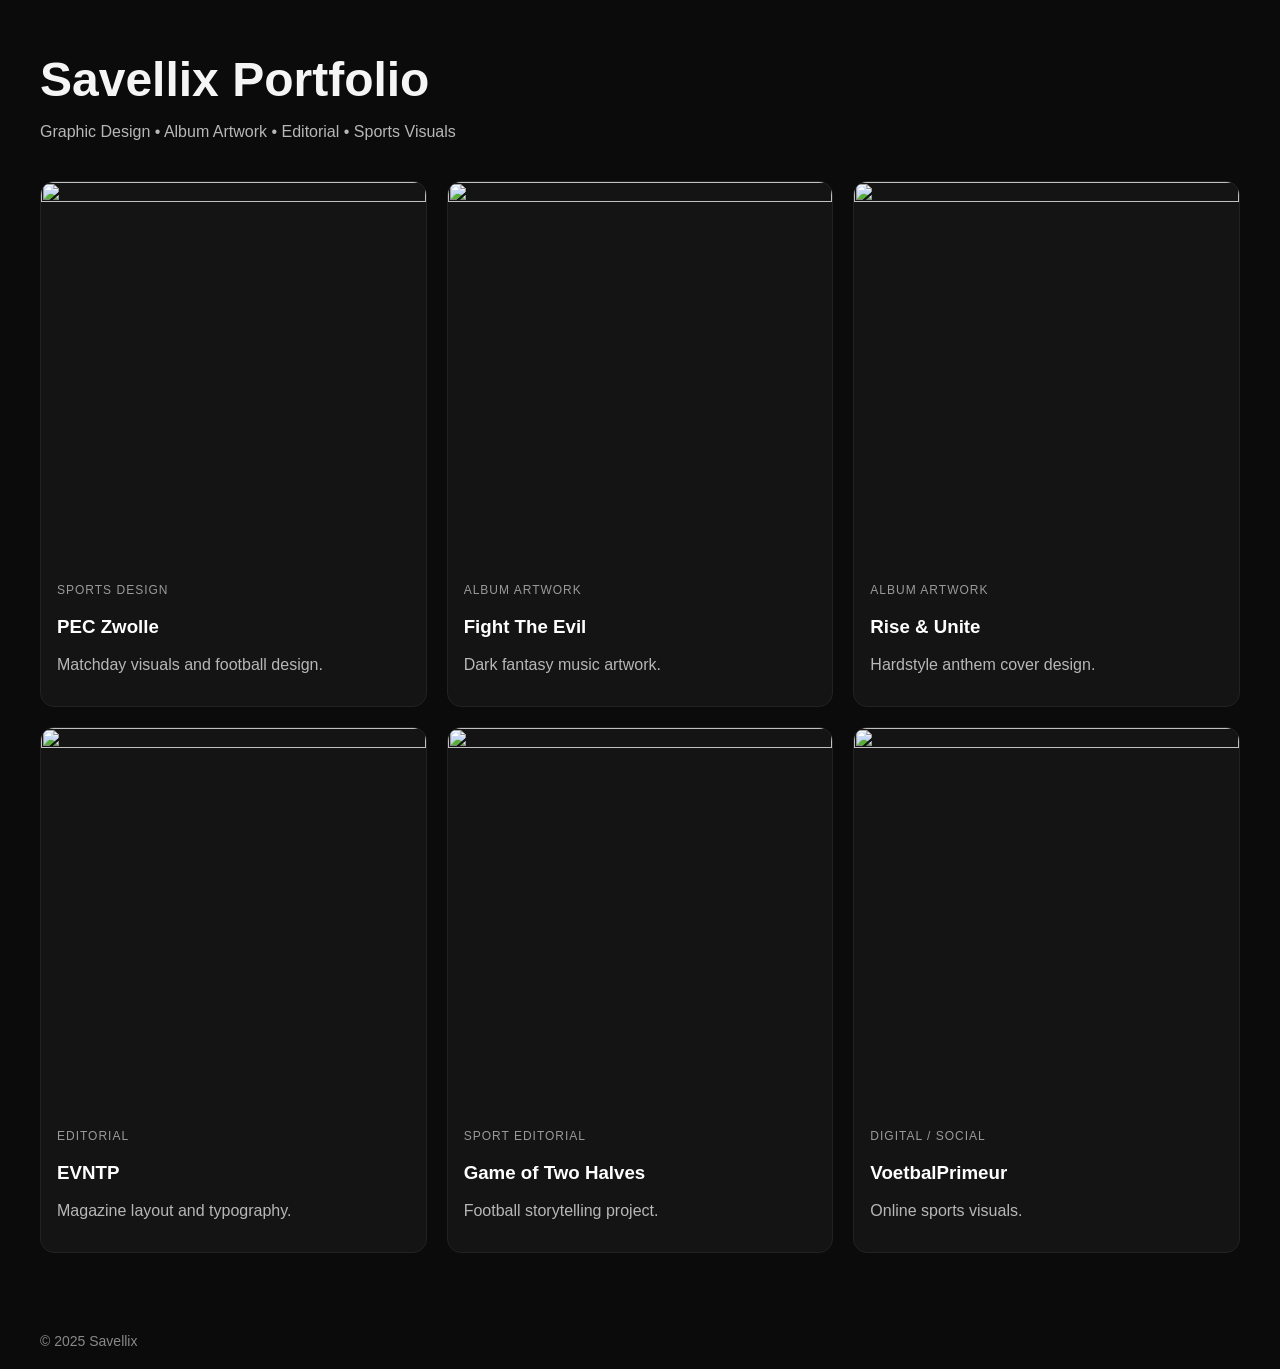
==== commit e7a20f16: "Add files via upload" ====
--- a/index.html
+++ b/index.html
@@ -1,120 +1,92 @@
 <!DOCTYPE html>
-<html lang="nl">
+<html lang="en">
 <head>
-  <meta charset="UTF-8" />
-  <meta name="viewport" content="width=device-width, initial-scale=1.0" />
-  <title>Thijs Rekker — Graphic Designer</title>
-  <link rel="preconnect" href="https://fonts.googleapis.com">
-  <link rel="preconnect" href="https://fonts.gstatic.com" crossorigin>
-  <link href="https://fonts.googleapis.com/css2?family=Archivo:ital,wght@0,300;0,400;0,500;0,600;1,300;1,400&display=swap" rel="stylesheet">
-  <link rel="stylesheet" href="style.css" />
+<meta charset="UTF-8">
+<meta name="viewport" content="width=device-width, initial-scale=1.0">
+<title>Savellix — Portfolio</title>
+<style>
+body{margin:0;background:#0b0b0b;color:#f5f5f5;font-family:Arial,Helvetica,sans-serif}
+.container{max-width:1200px;margin:auto;padding:20px}
+h1{font-size:48px;margin-bottom:10px}
+p{color:#b7b7b7}
+.grid{display:grid;grid-template-columns:repeat(3,1fr);gap:20px;margin-top:40px}
+.card{background:#141414;border-radius:14px;overflow:hidden;text-decoration:none;color:white;border:1px solid #222}
+.card img{width:100%;aspect-ratio:1/1;object-fit:cover}
+.card-body{padding:16px}
+.meta{font-size:12px;color:#9a9a9a;text-transform:uppercase;letter-spacing:1px}
+footer{margin-top:80px;color:#888;font-size:14px}
+</style>
 </head>
+
 <body>
-  <div id="cur"></div>
-  <div id="cur-f"></div>
-  <div class="preview-img" id="preview"><img id="preview-img" src="" alt=""></div>
 
-  <nav>
-    <a href="#" class="n-logo" onclick="showHome();return false;">Thijs Rekker</a>
-    <div class="n-c">
-      <button class="n-a" onclick="showHome()">Home</button>
-      <button class="n-a" onclick="showHome();setTimeout(()=>document.getElementById('wa').scrollIntoView({behavior:'smooth'}),80)">Work</button>
-      <button class="n-a" onclick="showPage('about')">About</button>
-      <button class="n-a" onclick="showHome();setTimeout(()=>document.getElementById('ca').scrollIntoView({behavior:'smooth'}),80)">Contact</button>
-      <div class="n-avail"><div class="n-dot"></div>Beschikbaar</div>
-    </div>
-  </nav>
+<div class="container">
+<h1>Savellix Portfolio</h1>
+<p>Graphic Design • Album Artwork • Editorial • Sports Visuals</p>
 
-  <div class="page active" id="page-home">
-    <section class="hero">
-      <div class="hero-spacer"></div>
-      <div class="hero-inner">
-        <div class="hero-label">Graphic Designer — Barneveld</div>
-        <div class="hero-name-outer"><div class="hero-name">Thijs <span class="thin">Rekker</span></div></div>
-        <div class="hero-foot"><p class="hero-copy">Ik maak dingen duidelijk en mooi, van festivalidentiteiten tot merkhuisstijlen. Het mooiste moment is wanneer een ontwerp echt tot leven komt en veel mensen het zien.</p></div>
-      </div>
-      <div class="hero-stats">
-        <div class="hs"><div class="hs-n">14+</div><div class="hs-l">Projecten</div></div>
-        <div class="hs"><div class="hs-n">4</div><div class="hs-l">Stages</div></div>
-        <div class="hs"><div class="hs-n">2021</div><div class="hs-l">Gestart</div></div>
-        <div class="hs"><div class="hs-n">NL</div><div class="hs-l">Locatie</div></div>
-      </div>
-    </section>
+<div class="grid">
 
-    <div id="wa" class="anchor"></div>
-    <div class="section-mini-label">Recente projecten</div>
-    <div id="project-list"></div>
+<a class="card" href="projects/pec-zwolle.html">
+<img src="images/pec-zwolle/cover.jpg">
+<div class="card-body">
+<div class="meta">Sports Design</div>
+<h3>PEC Zwolle</h3>
+<p>Matchday visuals and football design.</p>
+</div>
+</a>
 
-    <div class="about-teaser reveal" onclick="showPage('about')">
-      <div>
-        <div class="sec-tag teaser-tag">Over mij</div>
-        <p class="about-teaser-text">Graphic designer uit Barneveld die gelooft dat goed design een verhaal vertelt dat mensen bijblijft.</p>
-      </div>
-      <div class="about-teaser-link">Lees meer
-        <svg width="20" height="10" viewBox="0 0 20 10" fill="none"><path d="M0 5H19M19 5L14 1M19 5L14 9" stroke="currentColor" stroke-width="1.2"/></svg>
-      </div>
-    </div>
+<a class="card" href="projects/fight-the-evil.html">
+<img src="images/fight-the-evil/cover.jpg">
+<div class="card-body">
+<div class="meta">Album Artwork</div>
+<h3>Fight The Evil</h3>
+<p>Dark fantasy music artwork.</p>
+</div>
+</a>
 
-    <div id="ca" class="anchor"></div>
-    <div class="contact-sec reveal">
-      <div class="sec-tag">Laten we samenwerken</div>
-      <h2 class="contact-h">Laten we iets<span class="thin">moois maken</span></h2>
-      <a href="mailto:Thijsrekker@gmail.com" class="contact-email">Thijsrekker@gmail.com</a>
-      <div class="contact-ghost">CONTACT</div>
-    </div>
+<a class="card" href="projects/rise-unite.html">
+<img src="images/rise-unite/cover.jpg">
+<div class="card-body">
+<div class="meta">Album Artwork</div>
+<h3>Rise & Unite</h3>
+<p>Hardstyle anthem cover design.</p>
+</div>
+</a>
 
-    <footer>
-      <div class="f-l">© 2024 Thijs Rekker — Graphic Designer</div>
-      <div class="f-r">
-        <a href="https://www.linkedin.com/in/thijs-rekker-9417201a4/" target="_blank">LinkedIn</a>
-        <a href="https://www.instagram.com/thijsrekker/" target="_blank">Instagram</a>
-      </div>
-    </footer>
-  </div>
+<a class="card" href="projects/evntp.html">
+<img src="images/evntp/cover.jpg">
+<div class="card-body">
+<div class="meta">Editorial</div>
+<h3>EVNTP</h3>
+<p>Magazine layout and typography.</p>
+</div>
+</a>
 
-  <div class="page" id="page-about">
-    <section class="about">
-      <div class="ab-l reveal">
-        <div class="sec-tag">Over mij</div>
-        <h2 class="ab-h">Graphic designer<span class="thin">uit Barneveld</span></h2>
-        <div class="ab-body">
-          <p>Ik ontwerp identiteiten, campagnemateriaal en visuele systemen die niet alleen mooi zijn, maar ook helder communiceren.</p>
-          <p>Mijn stijl is strak, editorial en rustig. Ik werk graag met sterke typografie, contrast en een duidelijke structuur.</p>
-        </div>
-      </div>
-      <div class="ab-r reveal">
-        <div class="sec-tag">Expertise</div>
-        <div class="sk-list">
-          <div class="sk"><div class="sk-name">Brand Identity</div><div class="sk-n">01</div></div>
-          <div class="sk"><div class="sk-name">Festival Identity</div><div class="sk-n">02</div></div>
-          <div class="sk"><div class="sk-name">Campaign Design</div><div class="sk-n">03</div></div>
-          <div class="sk"><div class="sk-name">Social Media Design</div><div class="sk-n">04</div></div>
-          <div class="sk"><div class="sk-name">Typography</div><div class="sk-n">05</div></div>
-        </div>
-      </div>
-    </section>
-  </div>
+<a class="card" href="projects/game-of-two-halves.html">
+<img src="images/game-of-two-halves/cover.jpg">
+<div class="card-body">
+<div class="meta">Sport Editorial</div>
+<h3>Game of Two Halves</h3>
+<p>Football storytelling project.</p>
+</div>
+</a>
 
-  <div class="page" id="page-project">
-    <div class="pw">
-      <div class="ph">
-        <div class="ph-top"><button class="back" onclick="showHome()">Alle projecten</button></div>
-        <div class="ph-name-wrap"><div class="ph-name" id="proj-h"></div></div>
-        <div class="ph-meta-strip">
-          <div class="pm-cell"><div class="pm-k">Project</div><div class="pm-v" id="ps-title"></div></div>
-          <div class="pm-cell"><div class="pm-k">Categorie</div><div class="pm-v" id="ps-cat"></div></div>
-          <div class="pm-cell"><div class="pm-k">Diensten</div><div class="pm-v" id="ps-serv"></div></div>
-        </div>
-      </div>
-      <div class="pc-wrap"><img id="proj-cover" src="" alt=""></div>
-      <div class="pb">
-        <div class="pb-s"><div class="pb-lbl">Gebruikt</div><div class="si"><div class="si-k">Software</div><div class="si-v" id="ps-tools"></div></div></div>
-        <div class="pb-t"><p id="proj-desc"></p></div>
-      </div>
-      <div class="pg"><div class="pg-lbl">Projectbeelden</div><div class="gg" id="gal-grid"></div></div>
-    </div>
-  </div>
+<a class="card" href="projects/voetbalprimeur.html">
+<img src="images/voetbalprimeur/cover.jpg">
+<div class="card-body">
+<div class="meta">Digital / Social</div>
+<h3>VoetbalPrimeur</h3>
+<p>Online sports visuals.</p>
+</div>
+</a>
 
-  <script src="script.js"></script>
+</div>
+
+<footer>
+© 2025 Savellix
+</footer>
+
+</div>
+
 </body>
 </html>
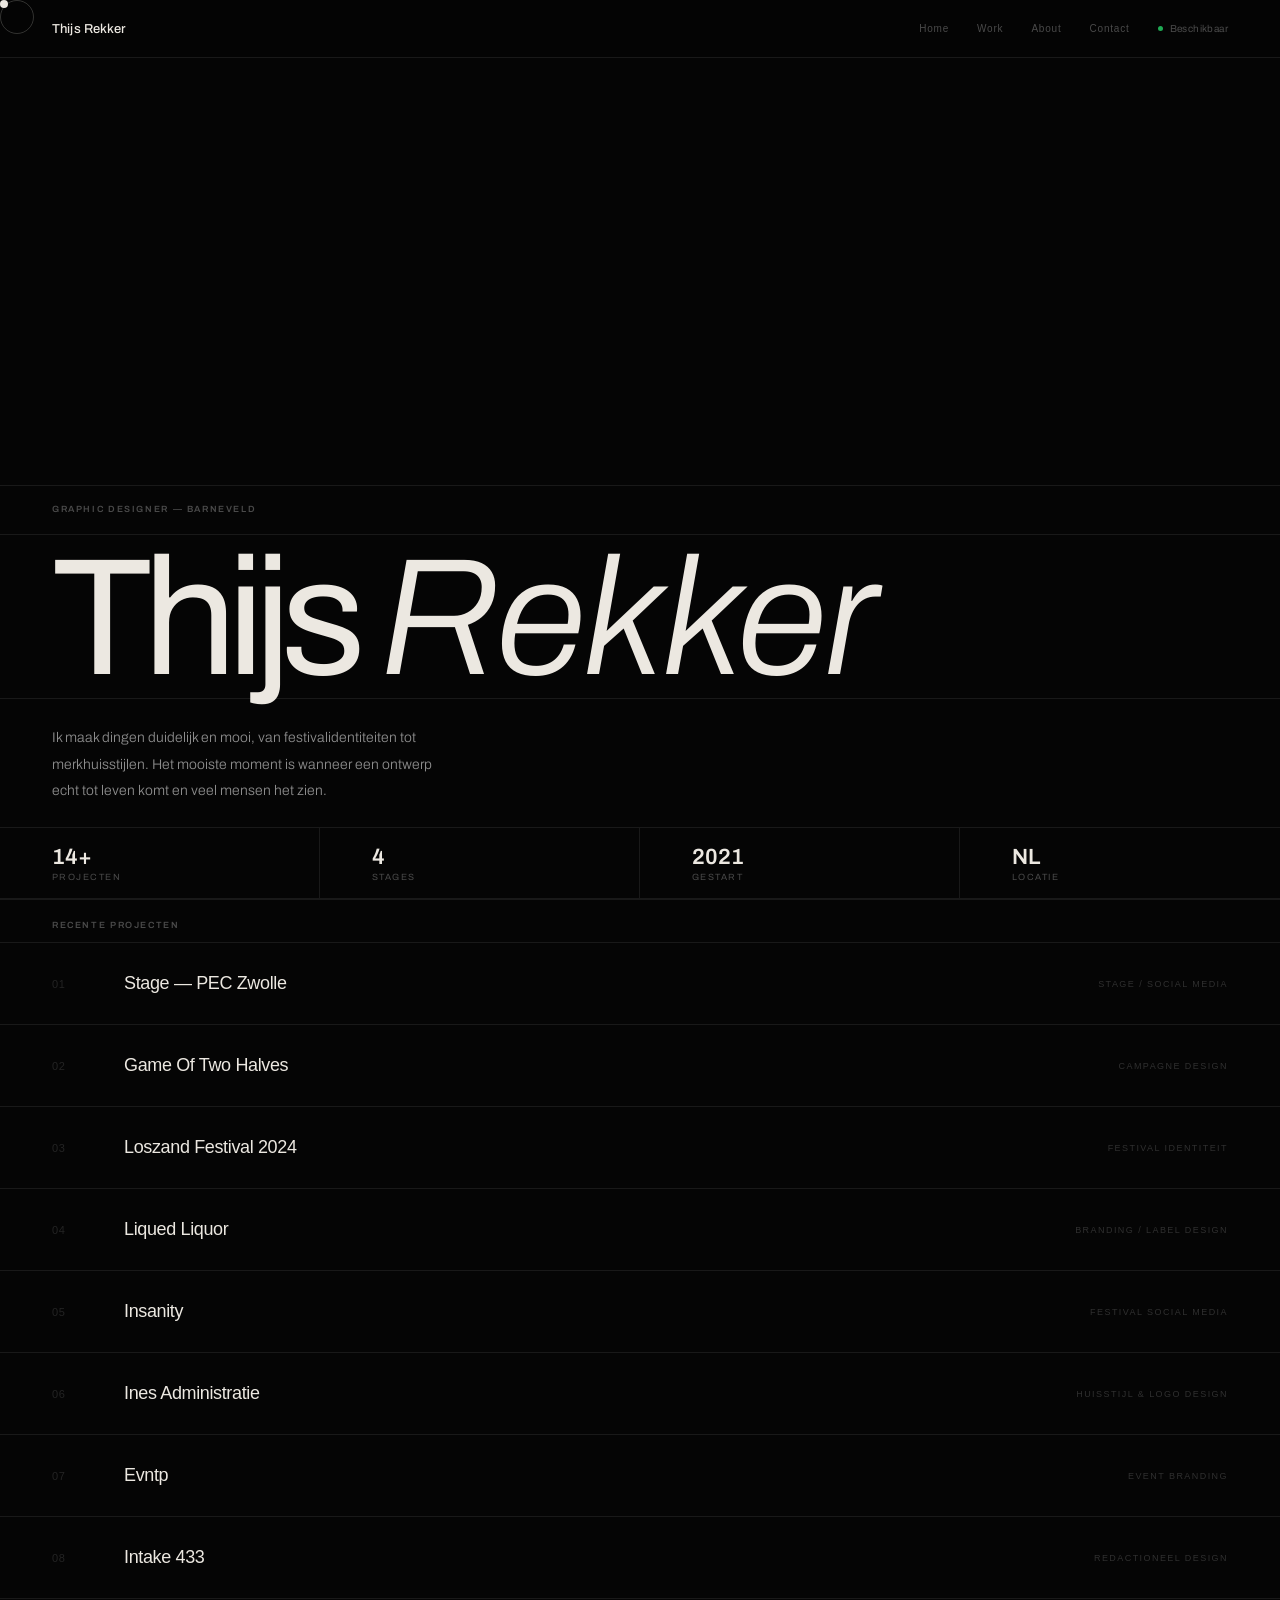
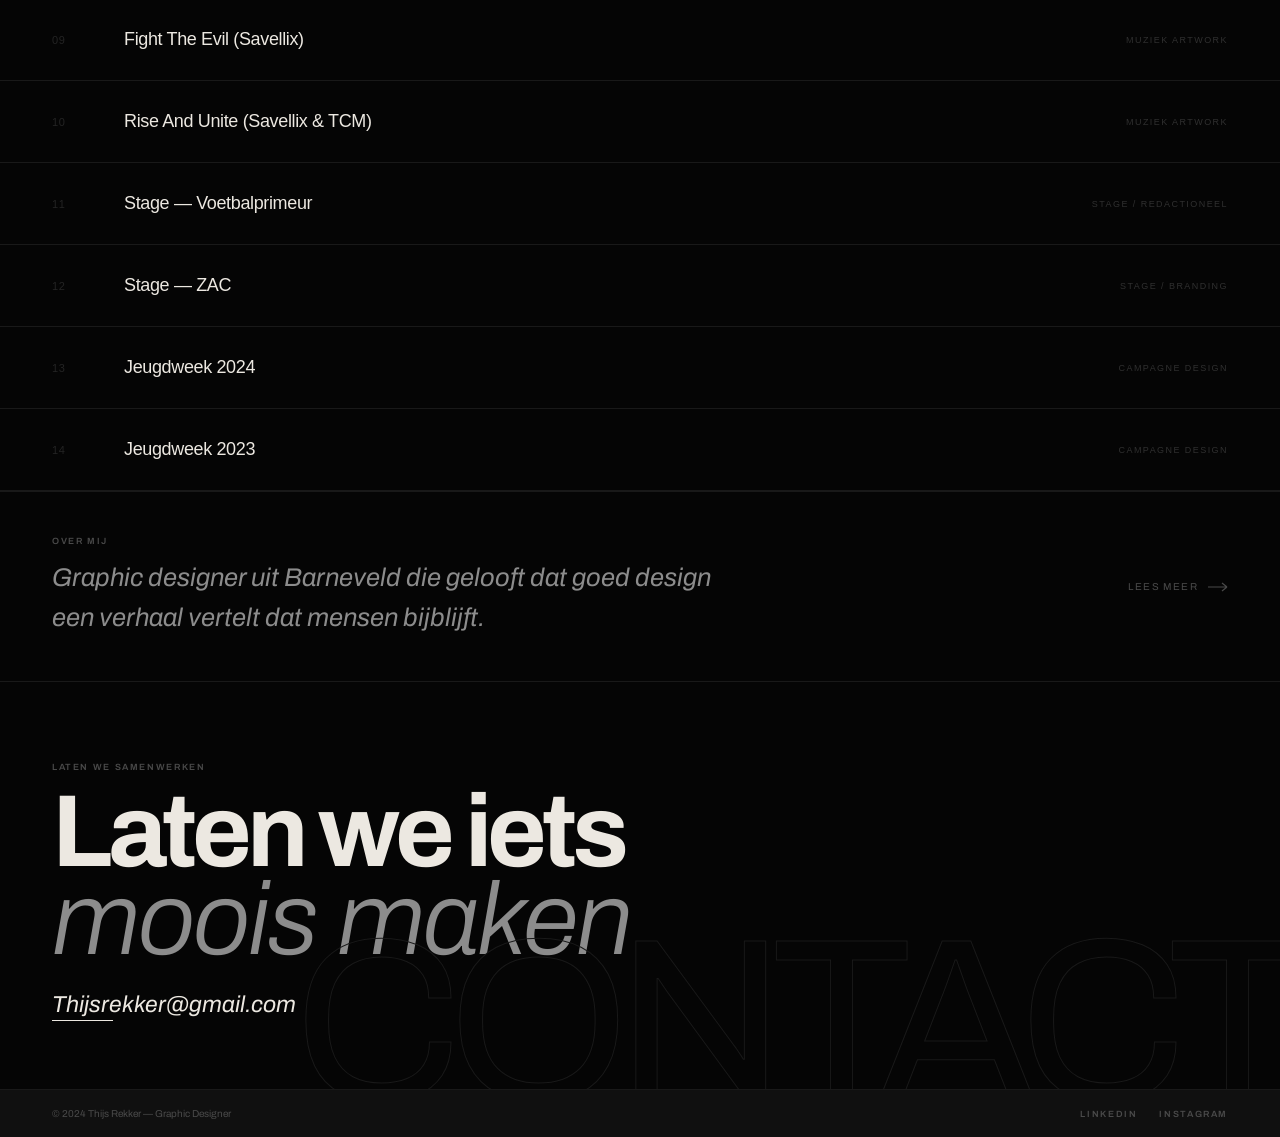
==== commit 07b1b928: "Add files via upload" ====
--- a/index.html
+++ b/index.html
@@ -1,92 +1,120 @@
 <!DOCTYPE html>
-<html lang="en">
+<html lang="nl">
 <head>
-<meta charset="UTF-8">
-<meta name="viewport" content="width=device-width, initial-scale=1.0">
-<title>Savellix — Portfolio</title>
-<style>
-body{margin:0;background:#0b0b0b;color:#f5f5f5;font-family:Arial,Helvetica,sans-serif}
-.container{max-width:1200px;margin:auto;padding:20px}
-h1{font-size:48px;margin-bottom:10px}
-p{color:#b7b7b7}
-.grid{display:grid;grid-template-columns:repeat(3,1fr);gap:20px;margin-top:40px}
-.card{background:#141414;border-radius:14px;overflow:hidden;text-decoration:none;color:white;border:1px solid #222}
-.card img{width:100%;aspect-ratio:1/1;object-fit:cover}
-.card-body{padding:16px}
-.meta{font-size:12px;color:#9a9a9a;text-transform:uppercase;letter-spacing:1px}
-footer{margin-top:80px;color:#888;font-size:14px}
-</style>
+  <meta charset="UTF-8" />
+  <meta name="viewport" content="width=device-width, initial-scale=1.0" />
+  <title>Thijs Rekker — Graphic Designer</title>
+  <link rel="preconnect" href="https://fonts.googleapis.com">
+  <link rel="preconnect" href="https://fonts.gstatic.com" crossorigin>
+  <link href="https://fonts.googleapis.com/css2?family=Archivo:ital,wght@0,300;0,400;0,500;0,600;1,300;1,400&display=swap" rel="stylesheet">
+  <link rel="stylesheet" href="style.css" />
 </head>
+<body>
+  <div id="cur"></div>
+  <div id="cur-f"></div>
+  <div class="preview-img" id="preview"><img id="preview-img" src="" alt=""></div>
 
-<body>
+  <nav>
+    <a href="#" class="n-logo" onclick="showHome();return false;">Thijs Rekker</a>
+    <div class="n-c">
+      <button class="n-a" onclick="showHome()">Home</button>
+      <button class="n-a" onclick="showHome();setTimeout(()=>document.getElementById('wa').scrollIntoView({behavior:'smooth'}),80)">Work</button>
+      <button class="n-a" onclick="showPage('about')">About</button>
+      <button class="n-a" onclick="showHome();setTimeout(()=>document.getElementById('ca').scrollIntoView({behavior:'smooth'}),80)">Contact</button>
+      <div class="n-avail"><div class="n-dot"></div>Beschikbaar</div>
+    </div>
+  </nav>
 
-<div class="container">
-<h1>Savellix Portfolio</h1>
-<p>Graphic Design • Album Artwork • Editorial • Sports Visuals</p>
+  <div class="page active" id="page-home">
+    <section class="hero">
+      <div class="hero-spacer"></div>
+      <div class="hero-inner">
+        <div class="hero-label">Graphic Designer — Barneveld</div>
+        <div class="hero-name-outer"><div class="hero-name">Thijs <span class="thin">Rekker</span></div></div>
+        <div class="hero-foot"><p class="hero-copy">Ik maak dingen duidelijk en mooi, van festivalidentiteiten tot merkhuisstijlen. Het mooiste moment is wanneer een ontwerp echt tot leven komt en veel mensen het zien.</p></div>
+      </div>
+      <div class="hero-stats">
+        <div class="hs"><div class="hs-n">14+</div><div class="hs-l">Projecten</div></div>
+        <div class="hs"><div class="hs-n">4</div><div class="hs-l">Stages</div></div>
+        <div class="hs"><div class="hs-n">2021</div><div class="hs-l">Gestart</div></div>
+        <div class="hs"><div class="hs-n">NL</div><div class="hs-l">Locatie</div></div>
+      </div>
+    </section>
 
-<div class="grid">
+    <div id="wa" class="anchor"></div>
+    <div class="section-mini-label">Recente projecten</div>
+    <div id="project-list"></div>
 
-<a class="card" href="projects/pec-zwolle.html">
-<img src="images/pec-zwolle/cover.jpg">
-<div class="card-body">
-<div class="meta">Sports Design</div>
-<h3>PEC Zwolle</h3>
-<p>Matchday visuals and football design.</p>
-</div>
-</a>
+    <div class="about-teaser reveal" onclick="showPage('about')">
+      <div>
+        <div class="sec-tag teaser-tag">Over mij</div>
+        <p class="about-teaser-text">Graphic designer uit Barneveld die gelooft dat goed design een verhaal vertelt dat mensen bijblijft.</p>
+      </div>
+      <div class="about-teaser-link">Lees meer
+        <svg width="20" height="10" viewBox="0 0 20 10" fill="none"><path d="M0 5H19M19 5L14 1M19 5L14 9" stroke="currentColor" stroke-width="1.2"/></svg>
+      </div>
+    </div>
 
-<a class="card" href="projects/fight-the-evil.html">
-<img src="images/fight-the-evil/cover.jpg">
-<div class="card-body">
-<div class="meta">Album Artwork</div>
-<h3>Fight The Evil</h3>
-<p>Dark fantasy music artwork.</p>
-</div>
-</a>
+    <div id="ca" class="anchor"></div>
+    <div class="contact-sec reveal">
+      <div class="sec-tag">Laten we samenwerken</div>
+      <h2 class="contact-h">Laten we iets<span class="thin">moois maken</span></h2>
+      <a href="mailto:Thijsrekker@gmail.com" class="contact-email">Thijsrekker@gmail.com</a>
+      <div class="contact-ghost">CONTACT</div>
+    </div>
 
-<a class="card" href="projects/rise-unite.html">
-<img src="images/rise-unite/cover.jpg">
-<div class="card-body">
-<div class="meta">Album Artwork</div>
-<h3>Rise & Unite</h3>
-<p>Hardstyle anthem cover design.</p>
-</div>
-</a>
+    <footer>
+      <div class="f-l">© 2024 Thijs Rekker — Graphic Designer</div>
+      <div class="f-r">
+        <a href="https://www.linkedin.com/in/thijs-rekker-9417201a4/" target="_blank">LinkedIn</a>
+        <a href="https://www.instagram.com/thijsrekker/" target="_blank">Instagram</a>
+      </div>
+    </footer>
+  </div>
 
-<a class="card" href="projects/evntp.html">
-<img src="images/evntp/cover.jpg">
-<div class="card-body">
-<div class="meta">Editorial</div>
-<h3>EVNTP</h3>
-<p>Magazine layout and typography.</p>
-</div>
-</a>
+  <div class="page" id="page-about">
+    <section class="about">
+      <div class="ab-l reveal">
+        <div class="sec-tag">Over mij</div>
+        <h2 class="ab-h">Graphic designer<span class="thin">uit Barneveld</span></h2>
+        <div class="ab-body">
+          <p>Ik ontwerp identiteiten, campagnemateriaal en visuele systemen die niet alleen mooi zijn, maar ook helder communiceren.</p>
+          <p>Mijn stijl is strak, editorial en rustig. Ik werk graag met sterke typografie, contrast en een duidelijke structuur.</p>
+        </div>
+      </div>
+      <div class="ab-r reveal">
+        <div class="sec-tag">Expertise</div>
+        <div class="sk-list">
+          <div class="sk"><div class="sk-name">Brand Identity</div><div class="sk-n">01</div></div>
+          <div class="sk"><div class="sk-name">Festival Identity</div><div class="sk-n">02</div></div>
+          <div class="sk"><div class="sk-name">Campaign Design</div><div class="sk-n">03</div></div>
+          <div class="sk"><div class="sk-name">Social Media Design</div><div class="sk-n">04</div></div>
+          <div class="sk"><div class="sk-name">Typography</div><div class="sk-n">05</div></div>
+        </div>
+      </div>
+    </section>
+  </div>
 
-<a class="card" href="projects/game-of-two-halves.html">
-<img src="images/game-of-two-halves/cover.jpg">
-<div class="card-body">
-<div class="meta">Sport Editorial</div>
-<h3>Game of Two Halves</h3>
-<p>Football storytelling project.</p>
-</div>
-</a>
+  <div class="page" id="page-project">
+    <div class="pw">
+      <div class="ph">
+        <div class="ph-top"><button class="back" onclick="showHome()">Alle projecten</button></div>
+        <div class="ph-name-wrap"><div class="ph-name" id="proj-h"></div></div>
+        <div class="ph-meta-strip">
+          <div class="pm-cell"><div class="pm-k">Project</div><div class="pm-v" id="ps-title"></div></div>
+          <div class="pm-cell"><div class="pm-k">Categorie</div><div class="pm-v" id="ps-cat"></div></div>
+          <div class="pm-cell"><div class="pm-k">Diensten</div><div class="pm-v" id="ps-serv"></div></div>
+        </div>
+      </div>
+      <div class="pc-wrap"><img id="proj-cover" src="" alt=""></div>
+      <div class="pb">
+        <div class="pb-s"><div class="pb-lbl">Gebruikt</div><div class="si"><div class="si-k">Software</div><div class="si-v" id="ps-tools"></div></div></div>
+        <div class="pb-t"><p id="proj-desc"></p></div>
+      </div>
+      <div class="pg"><div class="pg-lbl">Projectbeelden</div><div class="gg" id="gal-grid"></div></div>
+    </div>
+  </div>
 
-<a class="card" href="projects/voetbalprimeur.html">
-<img src="images/voetbalprimeur/cover.jpg">
-<div class="card-body">
-<div class="meta">Digital / Social</div>
-<h3>VoetbalPrimeur</h3>
-<p>Online sports visuals.</p>
-</div>
-</a>
-
-</div>
-
-<footer>
-© 2025 Savellix
-</footer>
-
-</div>
-
+  <script src="script.js"></script>
 </body>
 </html>
--- a/style.css
+++ b/style.css
@@ -0,0 +1,56 @@
+*,*::before,*::after{box-sizing:border-box;margin:0;padding:0}
+:root{--bg:#050505;--bg2:#101010;--ink:#ece8e1;--mid:#8c8c8c;--gray:#4a4a4a;--rule:#191919;--soft:#ddd9d4}
+html{scroll-behavior:smooth}
+body{background:var(--bg);color:var(--ink);font-family:'Archivo',sans-serif;cursor:none;overflow-x:hidden;-webkit-font-smoothing:antialiased}
+.page{display:none}.page.active{display:block}.anchor{scroll-margin-top:58px}
+#cur{width:8px;height:8px;background:var(--ink);border-radius:50%;position:fixed;pointer-events:none;z-index:9999;transition:transform .18s ease,background .18s ease}
+#cur.big{transform:scale(4.8);background:rgba(220,216,210,.18)}
+#cur-f{width:34px;height:34px;border:1px solid rgba(236,232,225,.20);border-radius:50%;position:fixed;pointer-events:none;z-index:9998}
+nav{position:fixed;inset:0 0 auto;z-index:300;height:58px;padding:0 52px;display:flex;align-items:center;justify-content:space-between;background:rgba(5,5,5,.95);backdrop-filter:blur(16px);border-bottom:1px solid var(--rule)}
+.n-logo{color:var(--ink);text-decoration:none;font-size:13px;font-weight:500;letter-spacing:.01em;cursor:none}
+.n-c{display:flex;align-items:center;gap:28px}
+.n-a{background:none;border:none;color:var(--gray);font-size:10px;font-weight:400;letter-spacing:.08em;cursor:none;transition:color .2s}
+.n-a:hover,.n-logo:hover{color:var(--ink)}
+.n-avail{display:flex;align-items:center;gap:7px;font-size:10px;color:var(--gray);letter-spacing:.04em}
+.n-dot{width:5px;height:5px;background:#1faa54;border-radius:50%}
+.hero{min-height:100vh;padding-top:58px;border-bottom:1px solid var(--rule);display:flex;flex-direction:column}
+.hero-spacer{flex:1;min-height:34vh;border-bottom:1px solid var(--rule)}
+.hero-inner{padding:0 52px;border-bottom:1px solid var(--rule)}
+.hero-label,.section-mini-label,.sec-tag,.pm-k,.pb-lbl,.pg-lbl,.si-k,.f-r a{font-size:9px;font-weight:600;letter-spacing:.18em;text-transform:uppercase;color:var(--gray)}
+.hero-label{margin:18px 0 20px}.hero-name-outer{margin:0 -52px;border-top:1px solid var(--rule);border-bottom:1px solid var(--rule)}
+.hero-name,.ph-name{line-height:.86;letter-spacing:-.06em;display:flex;align-items:baseline;gap:.14em;flex-wrap:wrap}
+.hero-name{font-size:clamp(80px,13vw,190px);padding:12px 52px 8px}.ph-name{font-size:clamp(52px,9vw,136px);padding:14px 52px 10px}
+.thin{font-style:italic;font-weight:300;letter-spacing:-.02em}.hero-foot{padding:26px 0 22px}
+.hero-copy{font-size:14px;line-height:1.9;color:var(--mid);max-width:390px;font-weight:300}
+.hero-stats{display:grid;grid-template-columns:repeat(4,1fr)}
+.hs{padding:18px 52px 16px;border-right:1px solid var(--rule);border-bottom:1px solid var(--rule)}
+.hs:last-child{border-right:none}.hs-n{font-size:22px;line-height:1;color:var(--ink);margin-bottom:4px;font-weight:600}.hs-l{font-size:9px;color:var(--gray);letter-spacing:.16em;text-transform:uppercase}
+.section-mini-label{padding:20px 52px 12px}#project-list{border-top:1px solid var(--rule)}
+.p-row{width:100%;height:82px;display:grid;grid-template-columns:54px minmax(260px,1fr) minmax(180px,360px);align-items:center;gap:18px;padding:0 52px;background:transparent;border:none;border-bottom:1px solid var(--rule);color:var(--ink);cursor:none;text-align:left;transition:background .18s ease}
+.p-num{font-size:11px;color:#242424;letter-spacing:.06em}.p-title{font-size:18px;font-weight:500;letter-spacing:-.02em;color:var(--ink);transition:color .18s ease,transform .28s ease}
+.p-meta{display:flex;justify-content:flex-end;align-items:center}.p-cat{font-size:9px;text-transform:uppercase;letter-spacing:.16em;color:#303030;white-space:nowrap;transition:color .18s ease}
+.p-row.hovered{background:var(--soft)}.p-row.hovered .p-num{color:rgba(0,0,0,.16)}.p-row.hovered .p-title{color:#f5f3ee;transform:translateX(6px)}.p-row.hovered .p-cat{color:rgba(255,255,255,.28)}
+.about-teaser{display:grid;grid-template-columns:1fr auto;align-items:center;gap:30px;padding:44px 52px;border-top:1px solid var(--rule);cursor:none;transition:background .2s}
+.about-teaser:hover{background:var(--bg2)}.teaser-tag{margin-bottom:12px}.about-teaser-text{font-size:clamp(18px,2vw,26px);font-style:italic;line-height:1.55;color:var(--mid);max-width:680px}
+.about-teaser-link{display:flex;align-items:center;gap:10px;font-size:10px;color:var(--gray);letter-spacing:.14em;text-transform:uppercase}
+.contact-sec{position:relative;padding:80px 52px 72px;border-top:1px solid var(--rule);overflow:hidden}
+.contact-h{font-size:clamp(64px,8vw,136px);line-height:.86;letter-spacing:-.05em;margin:16px 0 28px}.contact-h .thin{display:block;color:var(--mid)}
+.contact-email{display:inline-block;color:var(--ink);text-decoration:none;font-size:clamp(20px,1.8vw,30px);font-style:italic;position:relative}
+.contact-email::after{content:"";position:absolute;left:0;right:0;bottom:-4px;height:1px;background:var(--ink);transform:scaleX(.25);transform-origin:left;transition:transform .35s ease}
+.contact-email:hover::after{transform:scaleX(1)}
+.contact-ghost{position:absolute;right:-14px;bottom:-48px;font-size:clamp(110px,18vw,260px);line-height:1;letter-spacing:-.06em;color:transparent;-webkit-text-stroke:1px var(--rule);user-select:none;pointer-events:none}
+footer{display:flex;justify-content:space-between;align-items:center;gap:20px;padding:18px 52px;border-top:1px solid var(--rule);background:var(--bg2)}
+.f-l{font-size:10px;color:var(--gray)}.f-r{display:flex;gap:22px}.f-r a{color:var(--gray);text-decoration:none;cursor:none}.f-r a:hover{color:var(--ink)}
+.about{min-height:100vh;padding-top:58px;display:grid;grid-template-columns:1fr 1fr;border-top:1px solid var(--rule)}
+.ab-l,.ab-r{padding:80px 52px}.ab-l{border-right:1px solid var(--rule)}
+.ab-h{font-size:clamp(44px,5vw,78px);line-height:.9;letter-spacing:-.05em;margin-bottom:34px}.ab-h .thin{display:block;color:var(--mid)}.ab-body{font-size:15px;line-height:1.9;color:var(--mid)}.ab-body p+p{margin-top:16px}
+.sk-list{border-top:1px solid var(--rule)}.sk{display:flex;justify-content:space-between;align-items:center;padding:14px 0;border-bottom:1px solid var(--rule)}.sk-name{font-size:14px}.sk-n{font-size:10px;color:var(--gray)}
+.pw{padding-top:58px}.ph{border-bottom:1px solid var(--rule)}.ph-top{padding:42px 52px 0}.back{display:inline-flex;align-items:center;gap:10px;background:none;border:none;color:var(--gray);cursor:none;font-size:10px;letter-spacing:.14em;text-transform:uppercase;margin-bottom:34px}.back:hover{color:var(--ink)}
+.ph-name-wrap{border-top:1px solid var(--rule);border-bottom:1px solid var(--rule)}.ph-meta-strip{display:grid;grid-template-columns:repeat(3,1fr)}.pm-cell{padding:18px 52px;border-right:1px solid var(--rule)}.pm-cell:last-child{border-right:none}.pm-v,.si-v{font-size:13px;color:var(--ink)}
+.pc-wrap{min-height:460px;display:flex;justify-content:center;align-items:center;padding:58px 52px;background:var(--bg2);border-bottom:1px solid var(--rule)}.pc-wrap img{max-width:920px;width:100%;max-height:620px;object-fit:contain}
+.pb{display:grid;grid-template-columns:280px 1fr;border-bottom:1px solid var(--rule)}.pb-s{padding:52px;border-right:1px solid var(--rule)}.si{padding:14px 0;border-bottom:1px solid var(--rule)}.pb-t{padding:52px}.pb-t p{font-size:clamp(18px,2vw,24px);line-height:1.8;color:var(--mid);font-style:italic}
+.pg{padding:52px;border-bottom:1px solid var(--rule)}.gg{display:grid;grid-template-columns:repeat(3,1fr);gap:3px}.gi{min-height:240px;display:flex;align-items:center;justify-content:center;padding:26px;background:var(--bg2)}.gi.wide{grid-column:span 2}.gi img{max-width:100%;max-height:420px}
+.preview-img{position:fixed;pointer-events:none;z-index:500;width:280px;height:200px;overflow:hidden;opacity:0;transform:translate(-50%,-50%);transition:opacity .16s ease;border:1px solid rgba(255,255,255,.08);background:rgba(18,18,18,.98);display:flex;align-items:center;justify-content:center;padding:26px;box-shadow:0 20px 60px rgba(0,0,0,.35)}
+.preview-img img{max-width:100%;max-height:100%;object-fit:contain;display:block}.preview-img.visible{opacity:1}
+@media (max-width:900px){nav{padding:0 20px}.n-c .n-a{display:none}.hero-inner,.ab-l,.ab-r,.contact-sec,footer,.ph-top,.ph-name,.pm-cell,.pb-s,.pb-t,.pg,.section-mini-label{padding-left:20px;padding-right:20px}.hero-name-outer{margin:0 -20px}.hero-name{padding:10px 20px 8px;font-size:clamp(60px,15vw,100px)}.hero-spacer{min-height:26vh}.hero-stats{grid-template-columns:1fr 1fr}.hs{padding-left:20px;padding-right:20px}.p-row{grid-template-columns:36px 1fr;padding:0 20px}.p-meta{display:none}.about-teaser{grid-template-columns:1fr;padding-left:20px;padding-right:20px}.about{grid-template-columns:1fr}.ab-l{border-right:none;border-bottom:1px solid var(--rule)}}
+@media (pointer:coarse){body,button,a{cursor:auto}#cur,#cur-f,.preview-img{display:none!important}}
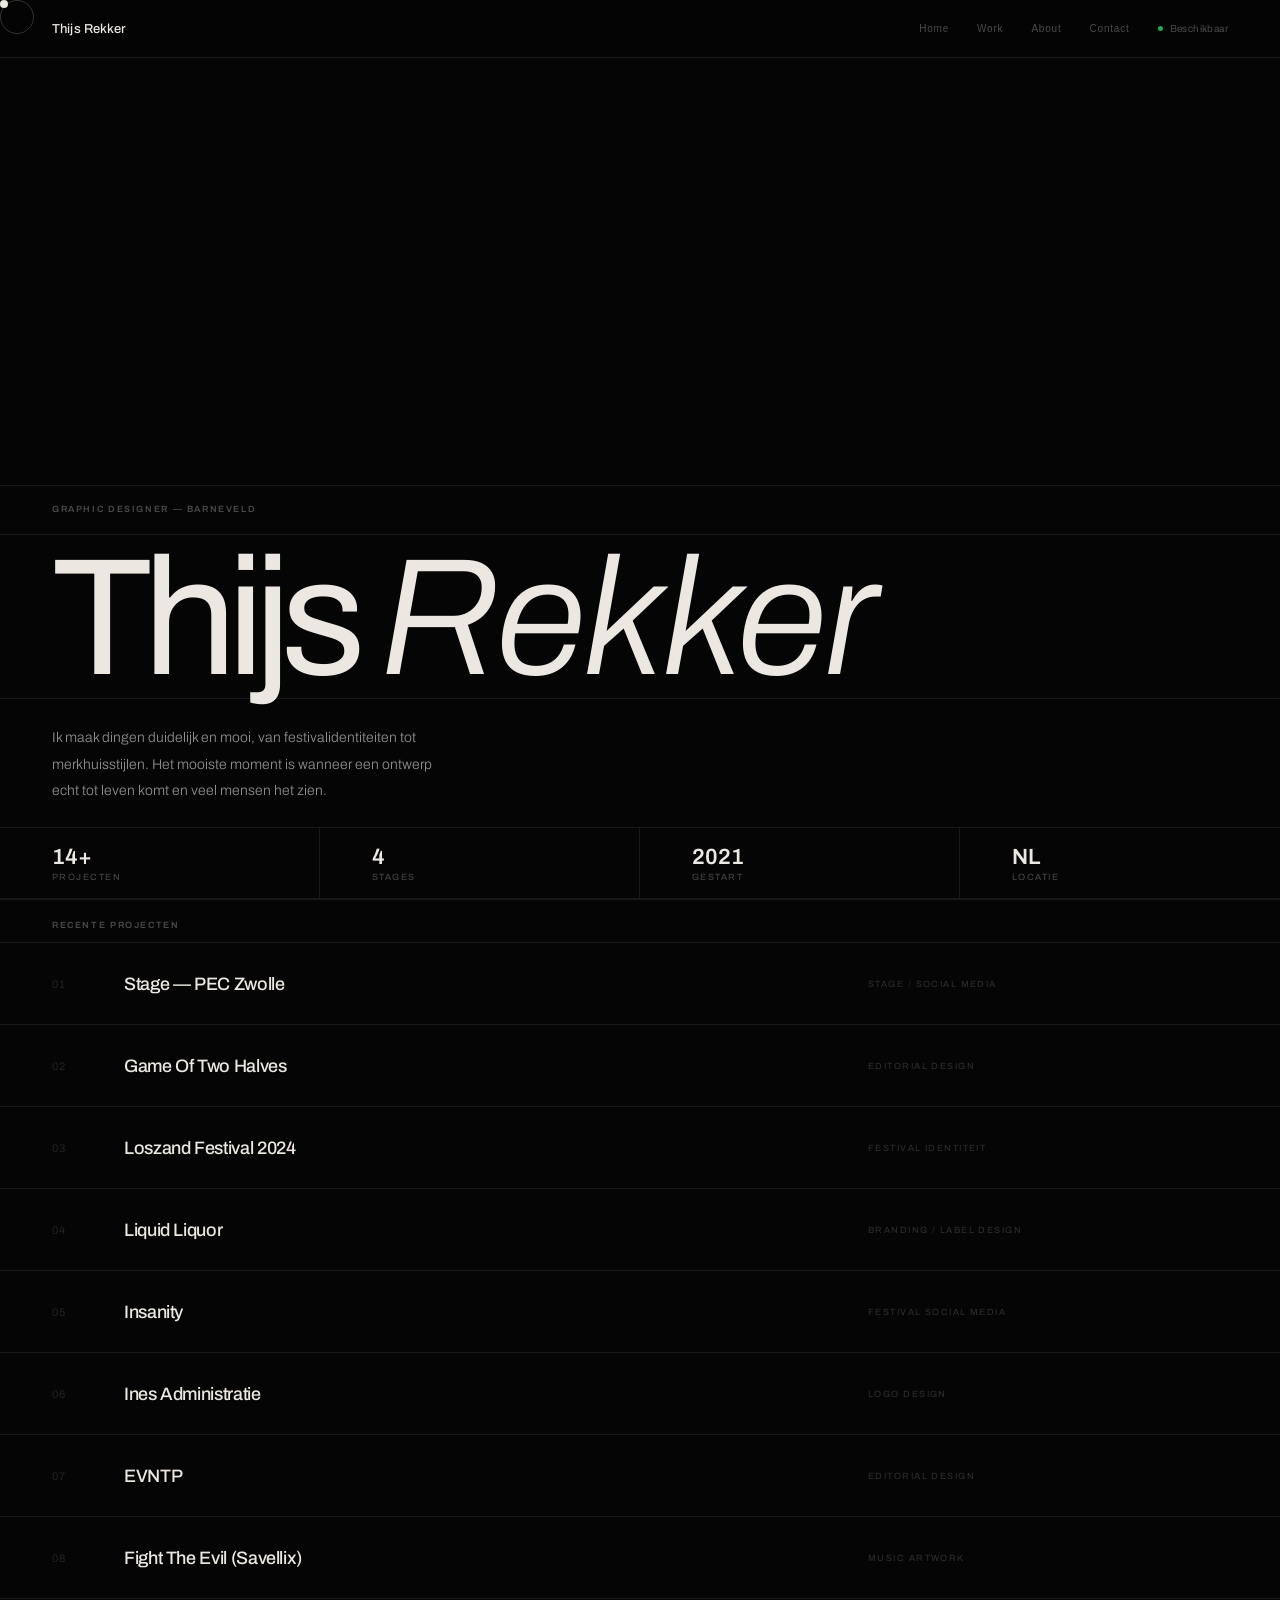
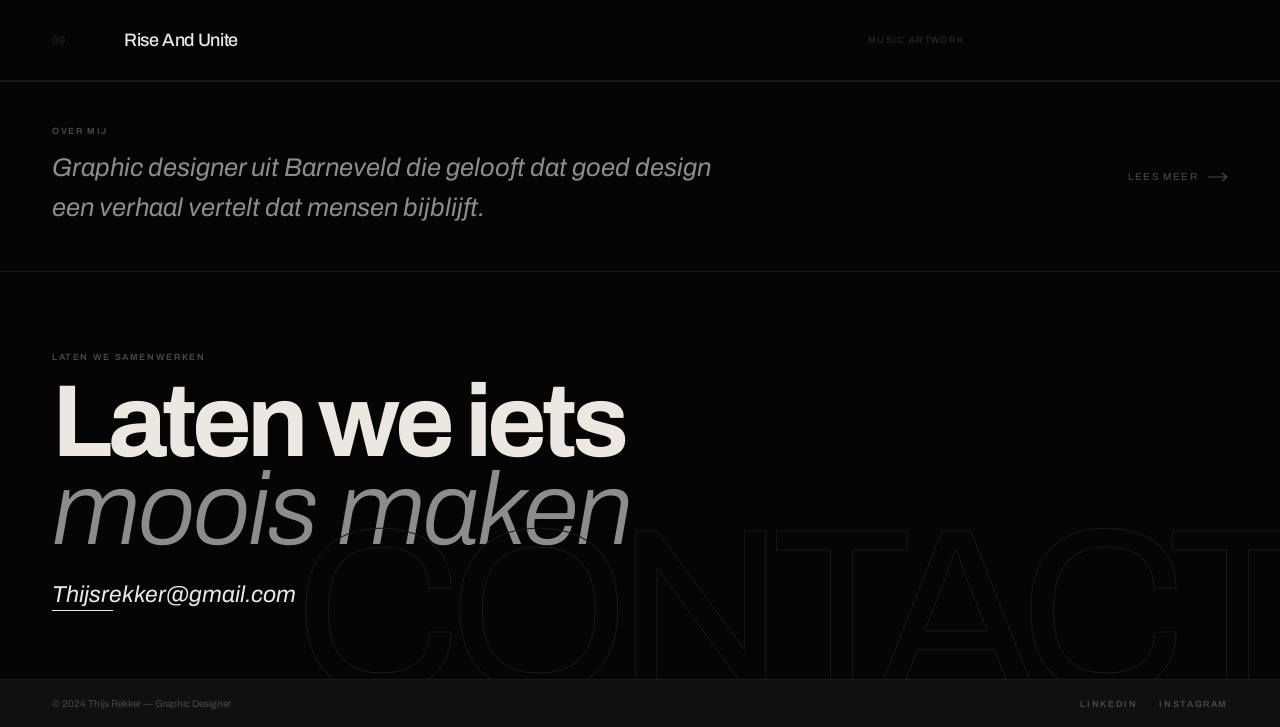
==== commit bc0542ad: "Update index.html" ====
--- a/index.html
+++ b/index.html
@@ -114,7 +114,17 @@
       <div class="pg"><div class="pg-lbl">Projectbeelden</div><div class="gg" id="gal-grid"></div></div>
     </div>
   </div>
-
+<script>
+    window.addEventListener('DOMContentLoaded', () => {
+      const hash = window.location.hash
+      if (hash === '#about') {
+        showPage('about')
+      } else if (hash.startsWith('#project-')) {
+        const i = parseInt(hash.replace('#project-', ''))
+        if (!isNaN(i)) openProject(i)
+      }
+    })
+  </script>
   <script src="script.js"></script>
 </body>
 </html>
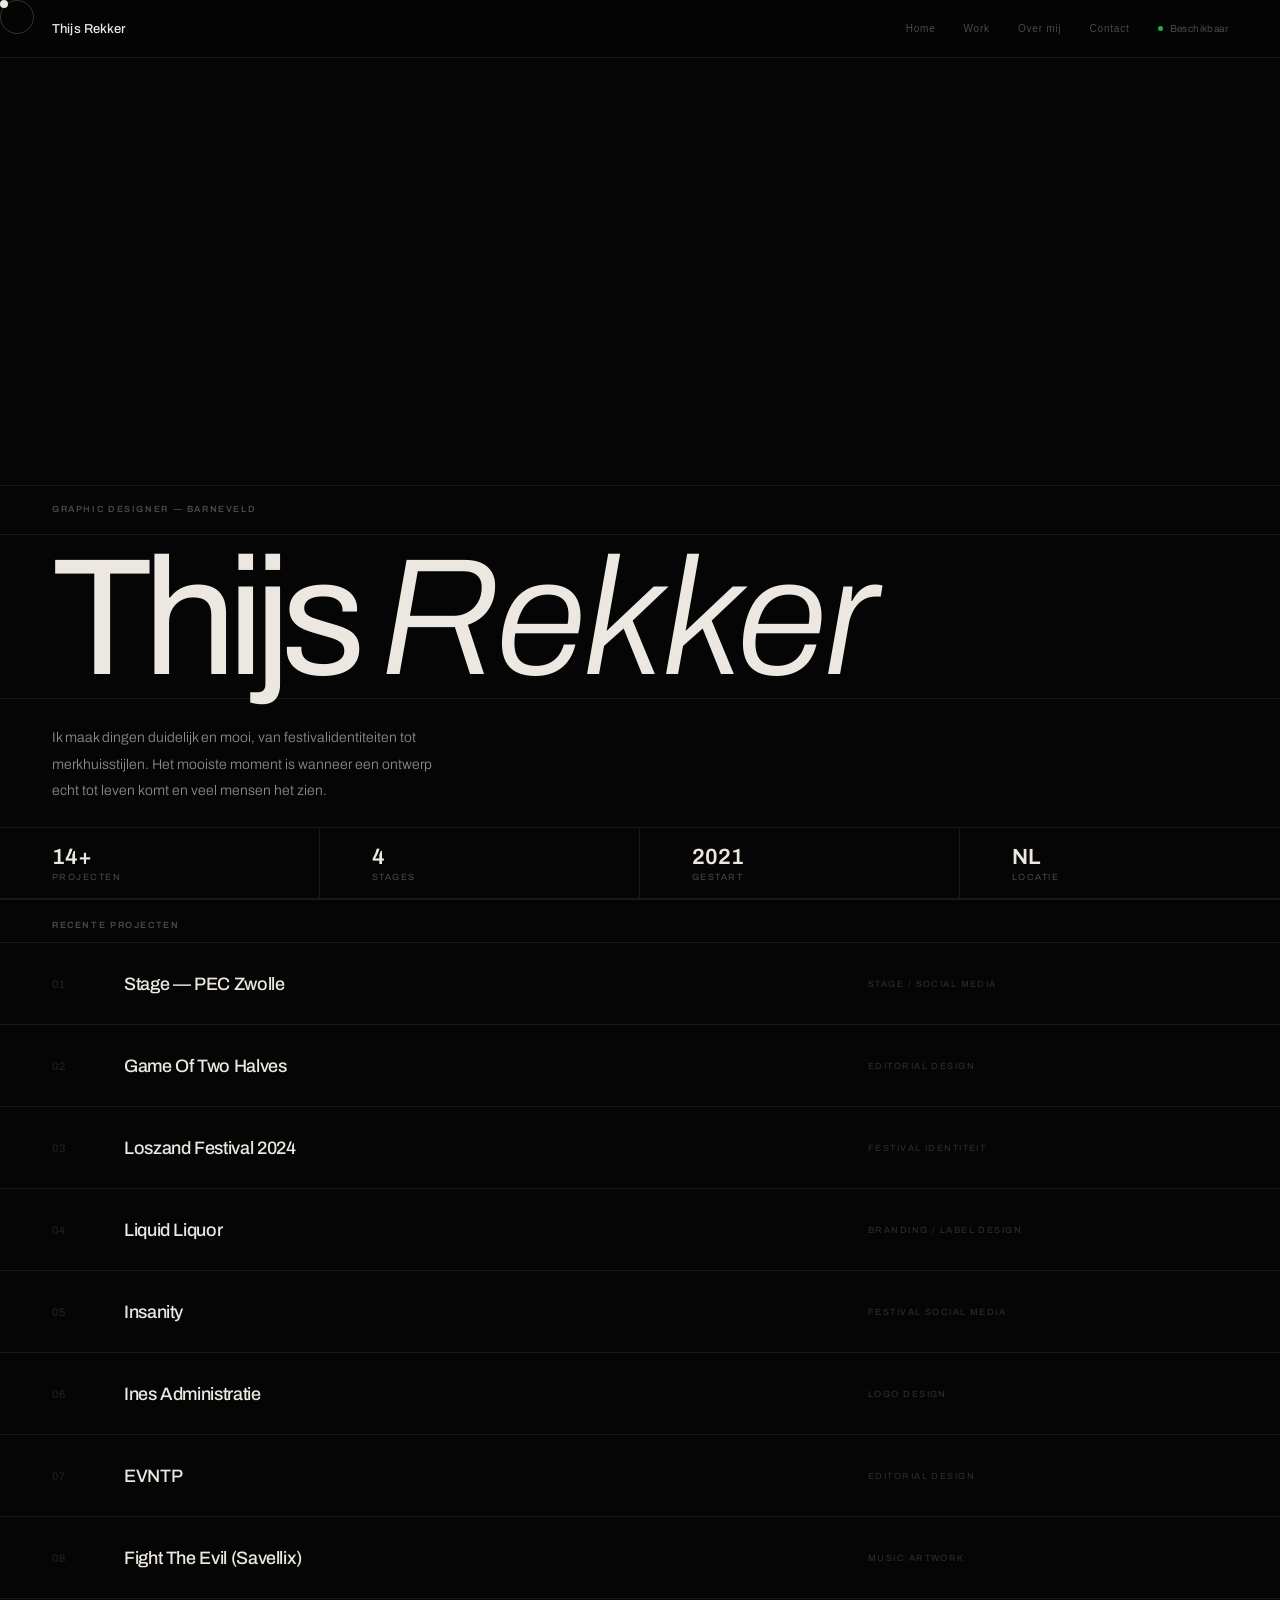
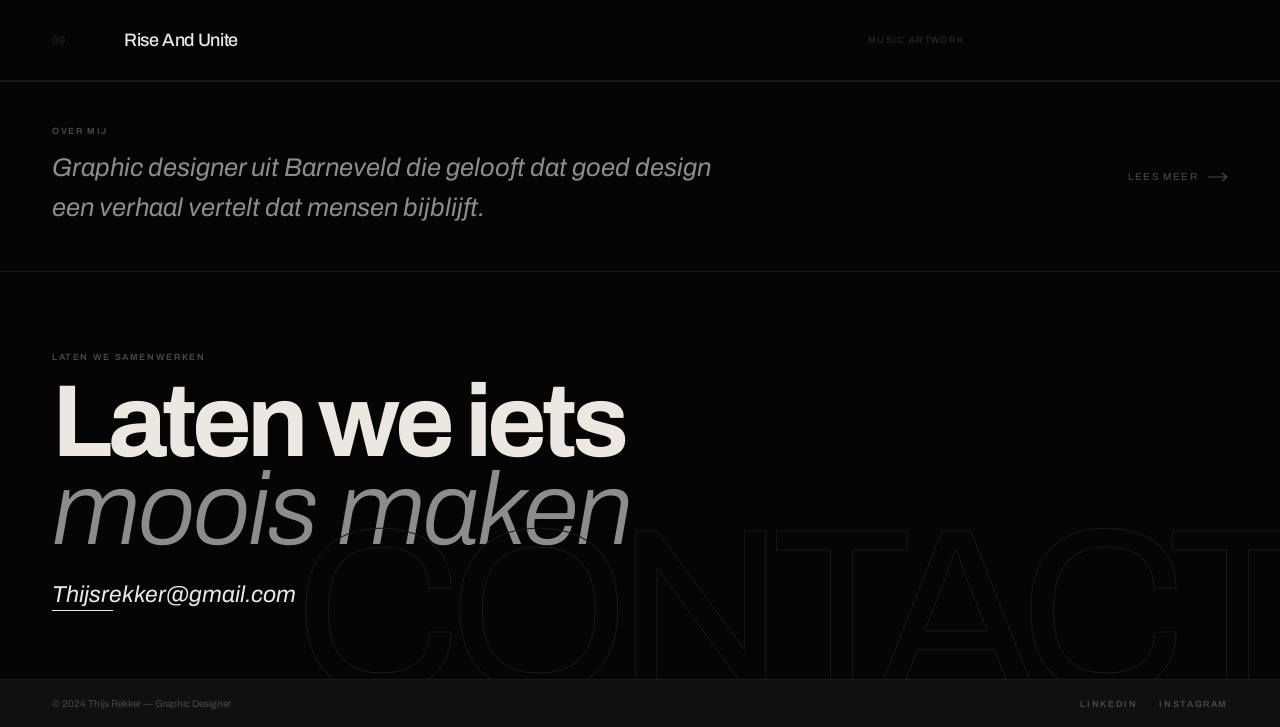
==== commit b204d4dd: "Update index.html" ====
--- a/index.html
+++ b/index.html
@@ -15,12 +15,12 @@
   <div class="preview-img" id="preview"><img id="preview-img" src="" alt=""></div>
 
   <nav>
-    <a href="#" class="n-logo" onclick="showHome();return false;">Thijs Rekker</a>
+    <a href="#" class="n-logo" id="nav-logo">Thijs Rekker</a>
     <div class="n-c">
-      <button class="n-a" onclick="showHome()">Home</button>
-      <button class="n-a" onclick="showHome();setTimeout(()=>document.getElementById('wa').scrollIntoView({behavior:'smooth'}),80)">Work</button>
-      <button class="n-a" onclick="showPage('about')">About</button>
-      <button class="n-a" onclick="showHome();setTimeout(()=>document.getElementById('ca').scrollIntoView({behavior:'smooth'}),80)">Contact</button>
+      <button class="n-a" id="nav-home">Home</button>
+      <button class="n-a" id="nav-work">Work</button>
+      <button class="n-a" id="nav-about">Over mij</button>
+      <button class="n-a" id="nav-contact">Contact</button>
       <div class="n-avail"><div class="n-dot"></div>Beschikbaar</div>
     </div>
   </nav>
@@ -45,7 +45,7 @@
     <div class="section-mini-label">Recente projecten</div>
     <div id="project-list"></div>
 
-    <div class="about-teaser reveal" onclick="showPage('about')">
+    <div class="about-teaser reveal" id="about-teaser">
       <div>
         <div class="sec-tag teaser-tag">Over mij</div>
         <p class="about-teaser-text">Graphic designer uit Barneveld die gelooft dat goed design een verhaal vertelt dat mensen bijblijft.</p>
@@ -81,15 +81,47 @@
           <p>Ik ontwerp identiteiten, campagnemateriaal en visuele systemen die niet alleen mooi zijn, maar ook helder communiceren.</p>
           <p>Mijn stijl is strak, editorial en rustig. Ik werk graag met sterke typografie, contrast en een duidelijke structuur.</p>
         </div>
+        <div class="sec-tag" style="margin-top:40px">Ervaring</div>
+        <div class="sk-list">
+          <div class="sk">
+            <div>
+              <div class="sk-name">Onwaarts — Veenendaal</div>
+              <div class="sk-n" style="margin-top:3px">Graphic Designer · Huidig</div>
+            </div>
+          </div>
+          <div class="sk">
+            <div>
+              <div class="sk-name">Stage — PEC Zwolle</div>
+              <div class="sk-n" style="margin-top:3px">Social Media & Design</div>
+            </div>
+          </div>
+          <div class="sk">
+            <div>
+              <div class="sk-name">Stage — Voetbalprimeur</div>
+              <div class="sk-n" style="margin-top:3px">Redactioneel Design</div>
+            </div>
+          </div>
+          <div class="sk">
+            <div>
+              <div class="sk-name">Stage — ZAC</div>
+              <div class="sk-n" style="margin-top:3px">Branding</div>
+            </div>
+          </div>
+        </div>
+        <p class="ab-body" style="margin-top:24px">Naast de projecten die hier te zien zijn heb ik bij Onwaarts aan 20+ projecten gewerkt die vanwege vertrouwelijkheid niet publiek gedeeld kunnen worden.</p>
       </div>
       <div class="ab-r reveal">
         <div class="sec-tag">Expertise</div>
         <div class="sk-list">
-          <div class="sk"><div class="sk-name">Brand Identity</div><div class="sk-n">01</div></div>
-          <div class="sk"><div class="sk-name">Festival Identity</div><div class="sk-n">02</div></div>
-          <div class="sk"><div class="sk-name">Campaign Design</div><div class="sk-n">03</div></div>
-          <div class="sk"><div class="sk-name">Social Media Design</div><div class="sk-n">04</div></div>
-          <div class="sk"><div class="sk-name">Typography</div><div class="sk-n">05</div></div>
+          <div class="sk"><div class="sk-name">Branding & Identiteit</div><div class="sk-n">01</div></div>
+          <div class="sk"><div class="sk-name">Festival Design</div><div class="sk-n">02</div></div>
+          <div class="sk"><div class="sk-name">Campagne Design</div><div class="sk-n">03</div></div>
+          <div class="sk"><div class="sk-name">Logo Design</div><div class="sk-n">04</div></div>
+          <div class="sk"><div class="sk-name">Typografie</div><div class="sk-n">05</div></div>
+          <div class="sk"><div class="sk-name">Social Media Design</div><div class="sk-n">06</div></div>
+          <div class="sk"><div class="sk-name">Adobe CC (volledig pakket)</div><div class="sk-n">07</div></div>
+          <div class="sk"><div class="sk-name">Figma</div><div class="sk-n">08</div></div>
+          <div class="sk"><div class="sk-name">AI Tools (Claude, ChatGPT, Gemini)</div><div class="sk-n">09</div></div>
         </div>
       </div>
     </section>
@@ -98,7 +130,7 @@
   <div class="page" id="page-project">
     <div class="pw">
       <div class="ph">
-        <div class="ph-top"><button class="back" onclick="showHome()">Alle projecten</button></div>
+        <div class="ph-top"><button class="back" id="back-btn">Alle projecten</button></div>
         <div class="ph-name-wrap"><div class="ph-name" id="proj-h"></div></div>
         <div class="ph-meta-strip">
           <div class="pm-cell"><div class="pm-k">Project</div><div class="pm-v" id="ps-title"></div></div>
@@ -114,17 +146,7 @@
       <div class="pg"><div class="pg-lbl">Projectbeelden</div><div class="gg" id="gal-grid"></div></div>
     </div>
   </div>
-<script>
-    window.addEventListener('DOMContentLoaded', () => {
-      const hash = window.location.hash
-      if (hash === '#about') {
-        showPage('about')
-      } else if (hash.startsWith('#project-')) {
-        const i = parseInt(hash.replace('#project-', ''))
-        if (!isNaN(i)) openProject(i)
-      }
-    })
-  </script>
+
   <script src="script.js"></script>
 </body>
 </html>
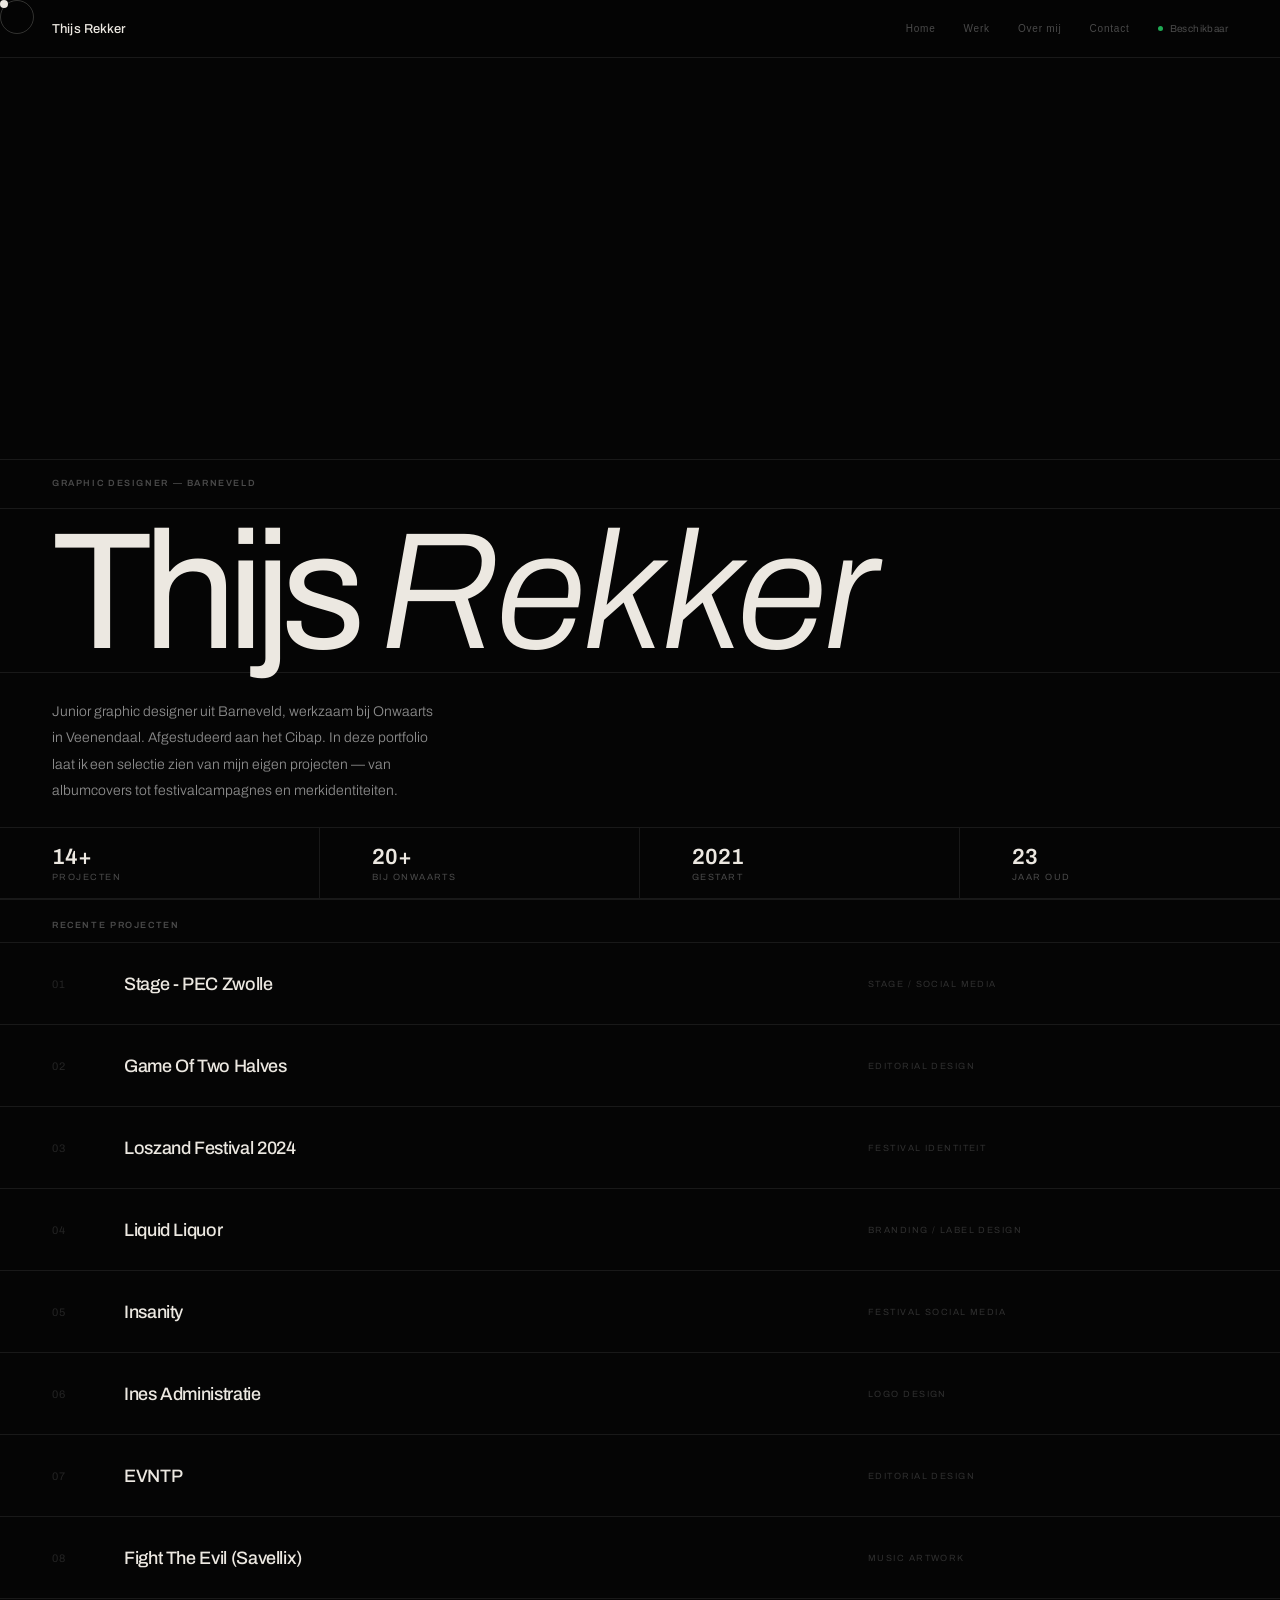
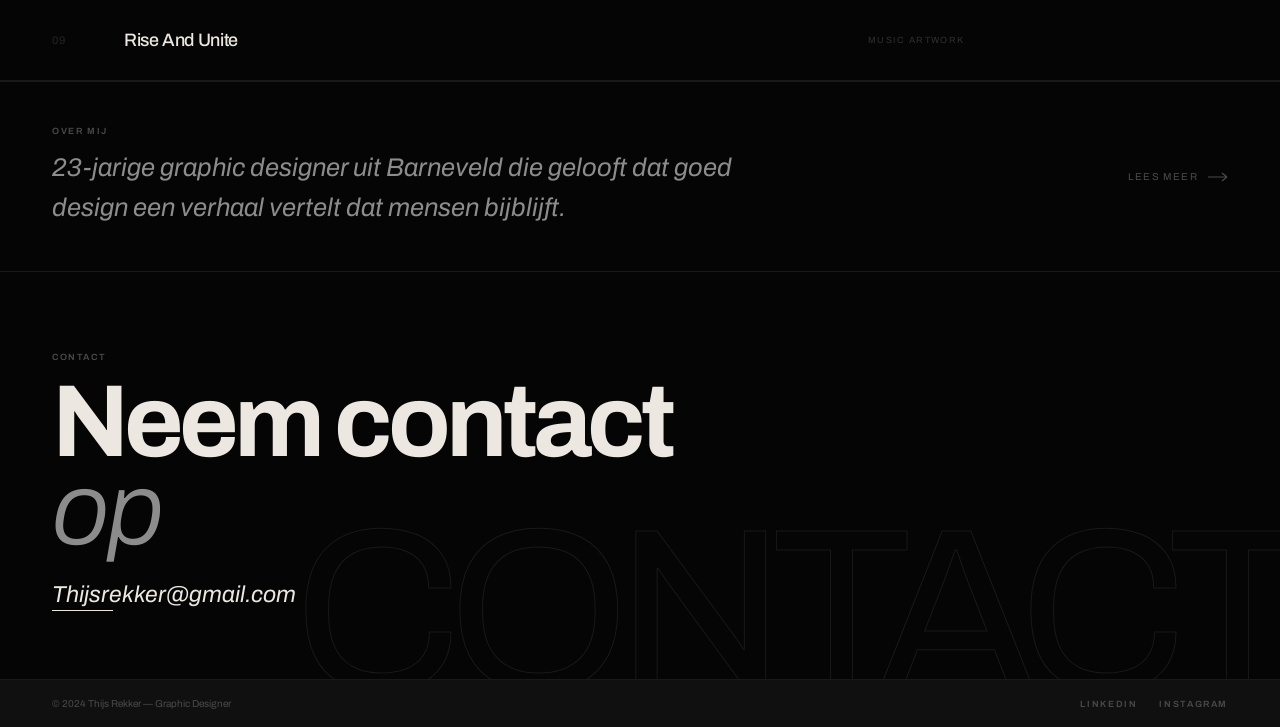
==== commit 8051c492: "Update index.html" ====
--- a/index.html
+++ b/index.html
@@ -18,7 +18,7 @@
     <a href="#" class="n-logo" id="nav-logo">Thijs Rekker</a>
     <div class="n-c">
       <button class="n-a" id="nav-home">Home</button>
-      <button class="n-a" id="nav-work">Work</button>
+      <button class="n-a" id="nav-work">Werk</button>
       <button class="n-a" id="nav-about">Over mij</button>
       <button class="n-a" id="nav-contact">Contact</button>
       <div class="n-avail"><div class="n-dot"></div>Beschikbaar</div>
@@ -31,13 +31,13 @@
       <div class="hero-inner">
         <div class="hero-label">Graphic Designer — Barneveld</div>
         <div class="hero-name-outer"><div class="hero-name">Thijs <span class="thin">Rekker</span></div></div>
-        <div class="hero-foot"><p class="hero-copy">Ik maak dingen duidelijk en mooi, van festivalidentiteiten tot merkhuisstijlen. Het mooiste moment is wanneer een ontwerp echt tot leven komt en veel mensen het zien.</p></div>
+        <div class="hero-foot"><p class="hero-copy">Junior graphic designer uit Barneveld, werkzaam bij Onwaarts in Veenendaal. Afgestudeerd aan het Cibap. In deze portfolio laat ik een selectie zien van mijn eigen projecten — van albumcovers tot festivalcampagnes en merkidentiteiten.</p></div>
       </div>
       <div class="hero-stats">
         <div class="hs"><div class="hs-n">14+</div><div class="hs-l">Projecten</div></div>
-        <div class="hs"><div class="hs-n">4</div><div class="hs-l">Stages</div></div>
+        <div class="hs"><div class="hs-n">20+</div><div class="hs-l">Bij Onwaarts</div></div>
         <div class="hs"><div class="hs-n">2021</div><div class="hs-l">Gestart</div></div>
-        <div class="hs"><div class="hs-n">NL</div><div class="hs-l">Locatie</div></div>
+        <div class="hs"><div class="hs-n">23</div><div class="hs-l">Jaar oud</div></div>
       </div>
     </section>
 
@@ -48,7 +48,7 @@
     <div class="about-teaser reveal" id="about-teaser">
       <div>
         <div class="sec-tag teaser-tag">Over mij</div>
-        <p class="about-teaser-text">Graphic designer uit Barneveld die gelooft dat goed design een verhaal vertelt dat mensen bijblijft.</p>
+        <p class="about-teaser-text">23-jarige graphic designer uit Barneveld die gelooft dat goed design een verhaal vertelt dat mensen bijblijft.</p>
       </div>
       <div class="about-teaser-link">Lees meer
         <svg width="20" height="10" viewBox="0 0 20 10" fill="none"><path d="M0 5H19M19 5L14 1M19 5L14 9" stroke="currentColor" stroke-width="1.2"/></svg>
@@ -57,8 +57,8 @@
 
     <div id="ca" class="anchor"></div>
     <div class="contact-sec reveal">
-      <div class="sec-tag">Laten we samenwerken</div>
-      <h2 class="contact-h">Laten we iets<span class="thin">moois maken</span></h2>
+      <div class="sec-tag">Contact</div>
+      <h2 class="contact-h">Neem contact<span class="thin"> op</span></h2>
       <a href="mailto:Thijsrekker@gmail.com" class="contact-email">Thijsrekker@gmail.com</a>
       <div class="contact-ghost">CONTACT</div>
     </div>
@@ -78,8 +78,8 @@
         <div class="sec-tag">Over mij</div>
         <h2 class="ab-h">Graphic designer<span class="thin">uit Barneveld</span></h2>
         <div class="ab-body">
-          <p>Ik ontwerp identiteiten, campagnemateriaal en visuele systemen die niet alleen mooi zijn, maar ook helder communiceren.</p>
-          <p>Mijn stijl is strak, editorial en rustig. Ik werk graag met sterke typografie, contrast en een duidelijke structuur.</p>
+          <p>Ik ben Thijs, 23 jaar en kom uit Barneveld. Ik werk als junior graphic designer bij Onwaarts in Veenendaal, waar ik aan meer dan 20 projecten heb gewerkt die vanwege vertrouwelijkheid niet publiek gedeeld kunnen worden.</p>
+          <p>Ik ben afgestudeerd aan het Cibap en heb naast mijn werk bij Onwaarts aan verschillende eigen projecten gewerkt. Zo liep ik stage bij PEC Zwolle, waar ik matchday visuals en social media content maakte voor de club. In mijn vrije tijd werk ik aan festivalidentiteiten, albumcovers en merkontwerpen. Dit portfolio laat een selectie van die projecten zien.</p>
         </div>
         <div class="sec-tag" style="margin-top:40px">Ervaring</div>
         <div class="sk-list">
